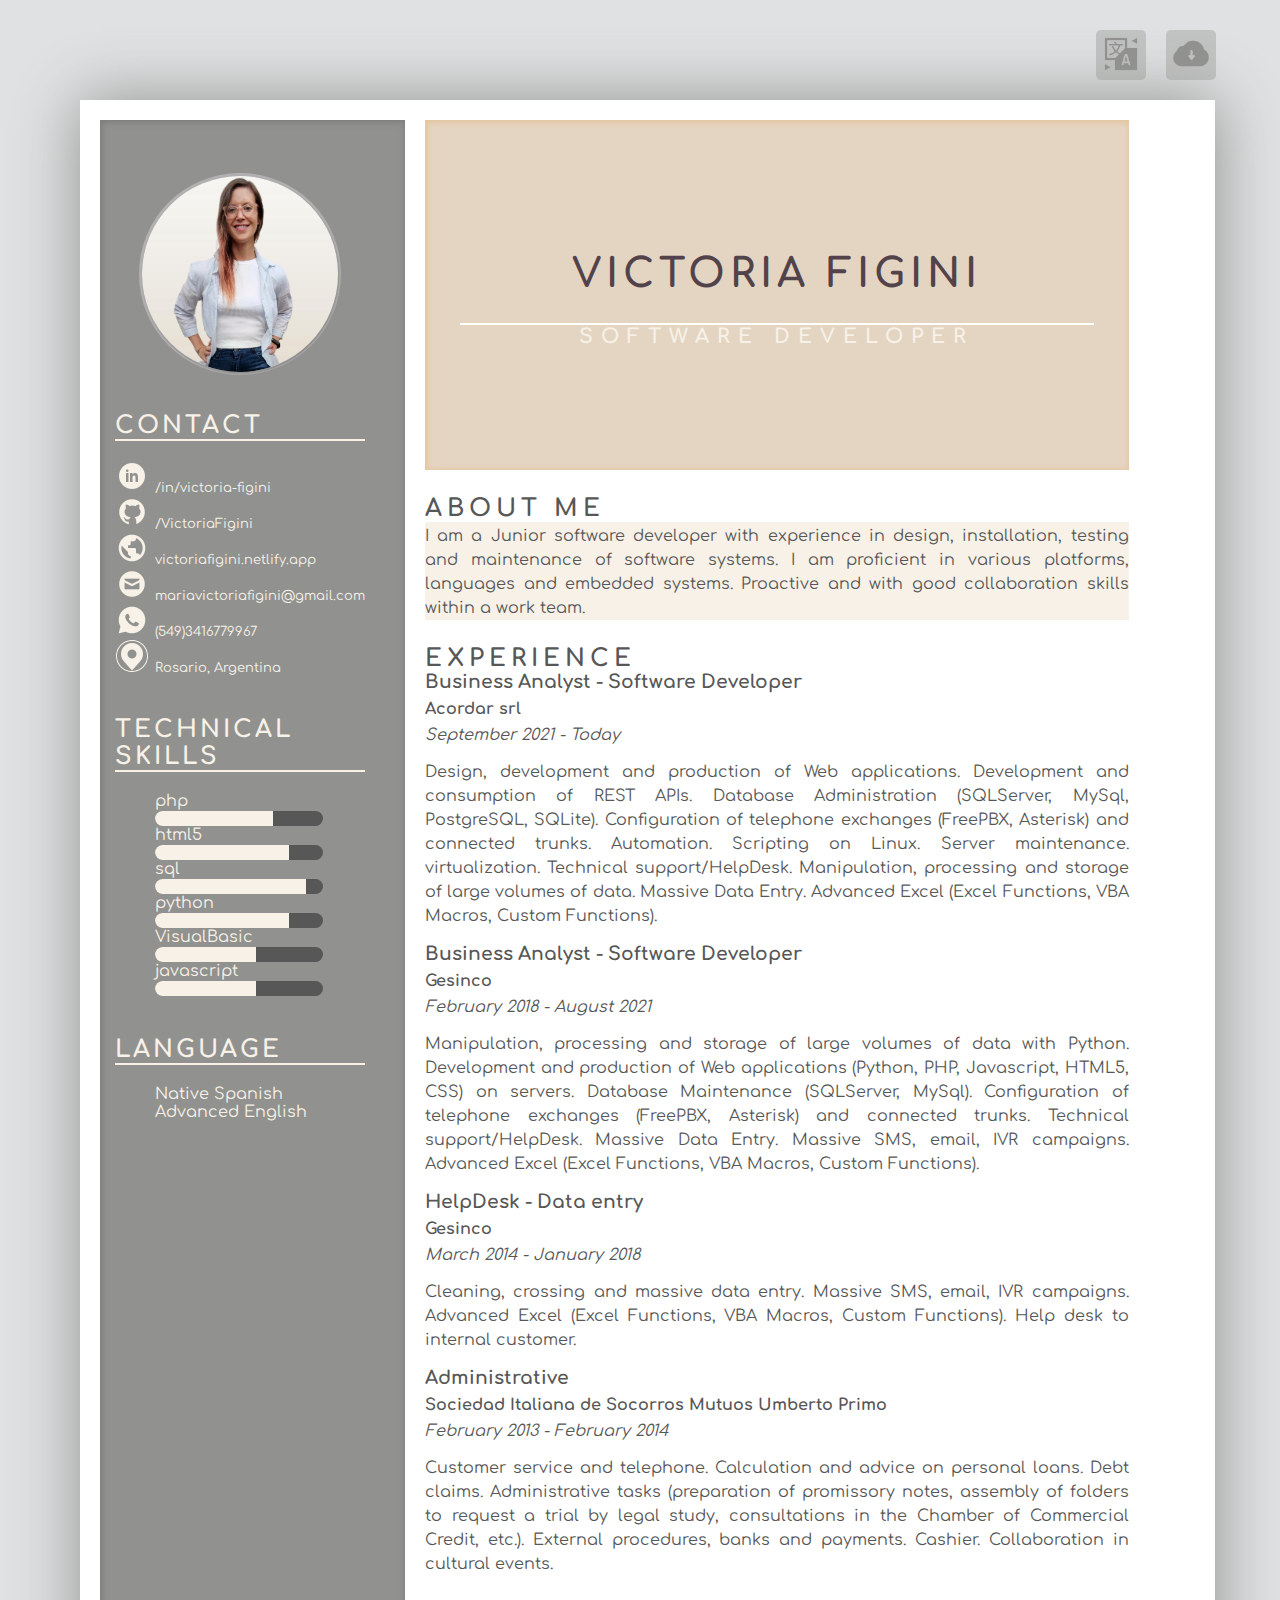
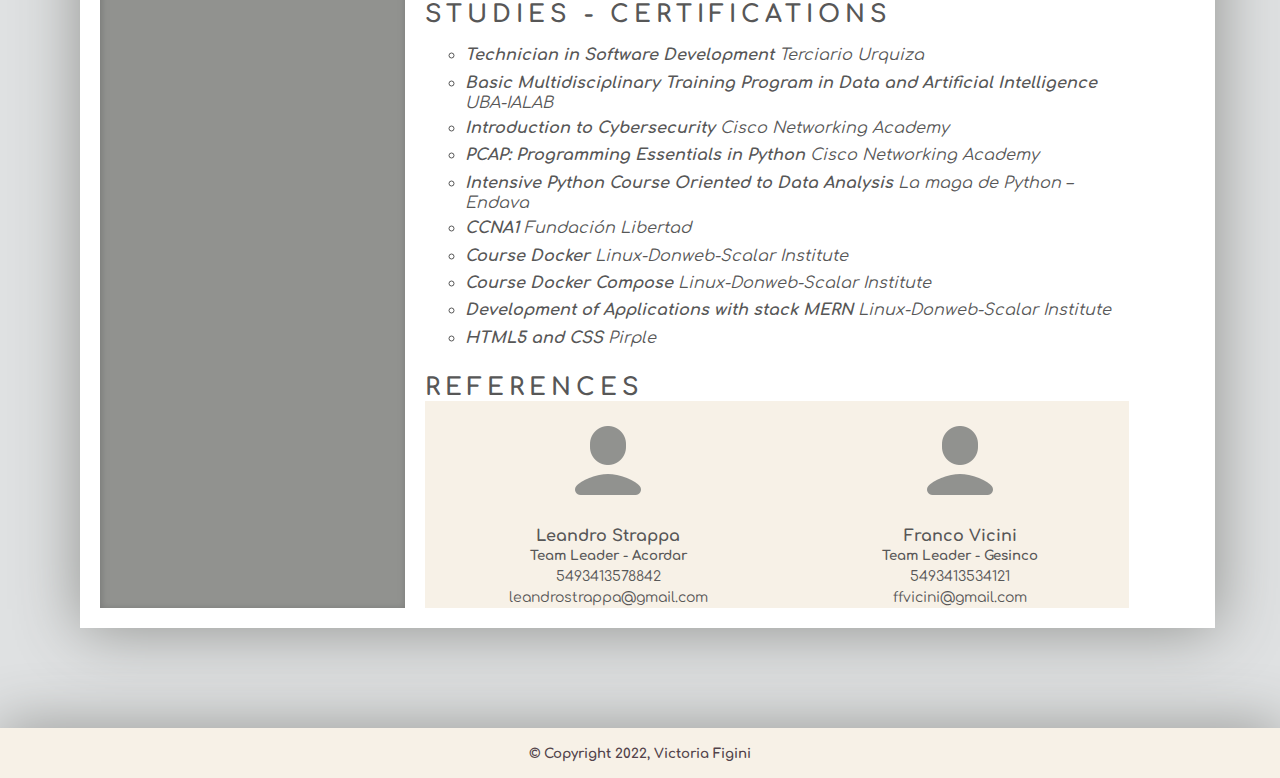
==== index-en.html @ 43d11ef6 "Descripción Acordar" ====
<!DOCTYPE html>
<html lang="en">
<head>
    <meta charset="UTF-8">
    <meta http-equiv="X-UA-Compatible" content="IE=edge">
    <meta name="viewport" content="width=device-width, initial-scale=1.0">
    <title>Victoria Figini | Resume</title>
    <link rel="shortcut icon" href="img/shortcut.jpg">
    <script src="https://code.jquery.com/jquery-3.6.0.js" integrity="sha256-H+K7U5CnXl1h5ywQfKtSj8PCmoN9aaq30gDh27Xc0jk=" crossorigin="anonymous"></script>
    <link href="https://fonts.googleapis.com/css2?family=Comfortaa:wght@300&display=swap" rel="stylesheet">
    <link rel='stylesheet' href='https://cdnjs.cloudflare.com/ajax/libs/font-awesome/4.7.0/css/font-awesome.min.css'>
    <link rel="stylesheet" href="css/styles.css">
</head>
<body>
    <header>
        <header>
            <div id='settings'>
                <a id="translate" title="en-ES" href="index.html"><img src="img/translate.jpg" alt="Translate" /> </a>
                <a id="download" title="Download" href="files/Victoria Figini _ Resume_EN.pdf" download="MariaVictoriaFigini.pdf"><img src="img/download.jpg" alt="Download" /> </a>
            </div>
        </header>
    <div class="main-cointainer">
        <aside>
            <figure id="profile-pic">
                <img src="img/profile1.jpg" alt="Photo: Victoria Figini" />
                <!-- <figcaption>María Victoria Figini</figcaption> -->
            </figure>
            <section class="contact-section">
                <h2>Contact</h2>
                <ul id="item">
                    <li class="linkedin">
                        <a target="_blank" href="https://www.linkedin.com/in/victoria-figini">/in/victoria-figini</a>
                    </li>
                    <li class="github">
                        <a target="_blank" href="https://github.com/VictoriaFigini">/VictoriaFigini</a>
                    </li>
                    <li class="site">
                        <a target="_blank" href="https://victoriafigini.netlify.app">victoriafigini.netlify.app</a>
                    </li>
                    <li class="email">
                        <a target="_blank" href="mailto:mariavictoriafigini@gmail.com">mariavictoriafigini@gmail.com</a>
                    </li>  
                    <li class="whatsapp">
                        <a target="_blank" href="https://api.whatsapp.com/send/?phone=5493416227767&text&type=phone_number&app_absent=0">(549)3416779967</a>
                    </li>
                    <li class="maps">
                        <a target="_blank" href="https://www.google.com/maps/place/Rosario,+Santa+Fe/@-32.952396,-60.6962917,13.5z/data=!4m5!3m4!1s0x95b6539335d7d75b:0xec4086e90258a557!8m2!3d-32.9587022!4d-60.6930416">Rosario, Argentina</a>
                    </li>
                </ul>      
            </section>
            <section>
                <h2>Technical Skills</h2>
                <ul>
                    <li>
                        php
                        <meter value="70" min="0" max="100"></meter>
                    </li>
                    <li>html5
                        <meter value="80" min="0" max="100"></meter>
                    </li>
                    <li>sql
                        <meter value="90" min="0" max="100"></meter>
                    </li>
                    <li>python
                        <meter value="80" min="0" max="100"></meter>
                    </li>
                    <li>VisualBasic
                        <meter value="60" min="0" max="100"></meter>
                    </li>
                    <li>javascript
                        <meter value="60" min="0" max="100"></meter>
                    </li>
                </ul> 
            </section>
            <section>
                <h2>language</h2>
                <ul>
                    <li>Native Spanish</li>
                    <li>Advanced English</li>
            </section>
        </aside>
        <main>
            <section class="hero">
                <h1>Victoria Figini</h1>
                <h2>Software Developer</h2>
            </section>
            <section class="about-me">
                <h2>About Me</h2>
                <p>I am a Junior software developer with experience in design, installation, testing and maintenance of software systems. I am proficient in various platforms, languages ​​and embedded systems. Proactive and with good collaboration skills within a work team.</p>
            </section>
            <section class="generic">
                <h2 >Experience</h2> 
                <article>
                    <h3>Business Analyst - Software Developer</h3>
                    <h4>Acordar srl</h4> <span> September 2021 - Today</span>
                    <p>Design, development and production of Web applications. Development and consumption of REST APIs. Database Administration (SQLServer, MySql, PostgreSQL, SQLite). Configuration of telephone exchanges (FreePBX, Asterisk) and connected trunks. Automation. Scripting on Linux. Server maintenance. virtualization. Technical support/HelpDesk. Manipulation, processing and storage of large volumes of data. Massive Data Entry. Advanced Excel (Excel Functions, VBA Macros, Custom Functions).</p>
                </article>
                <article>
                    <h3>Business Analyst - Software Developer</h3>
                    <h4>Gesinco</h4> <span> February 2018 - August 2021</span>
                    <p>Manipulation, processing and storage of large volumes of data with Python. Development and production of Web applications (Python, PHP, Javascript, HTML5, CSS) on servers. Database Maintenance (SQLServer, MySql). Configuration of telephone exchanges (FreePBX, Asterisk) and connected trunks. Technical support/HelpDesk. Massive Data Entry. Massive SMS, email, IVR campaigns. Advanced Excel (Excel Functions, VBA Macros, Custom Functions).</p>
                </article>
                <article>
                    <h3>HelpDesk - Data entry</h3>
                    <h4>Gesinco</h4> <span> March 2014 - January 2018</span>
                    <p>Cleaning, crossing and massive data entry. Massive SMS, email, IVR campaigns. Advanced Excel (Excel Functions, VBA Macros, Custom Functions). Help desk to internal customer.</p>
                </article>
                <article>
                    <h3>Administrative</h3>
                    <h4>Sociedad Italiana de Socorros Mutuos Umberto Primo</h4> <span> February 2013 - February 2014</span>
                    <p>Customer service and telephone. Calculation and advice on personal loans. Debt claims. Administrative tasks (preparation of promissory notes, assembly of folders to request a trial by legal study, consultations in the Chamber of Commercial Credit, etc.). External procedures, banks and payments. Cashier. Collaboration in cultural events.</p>
                </article>
            </section>
            <section class="generic">
                <h2>Studies - Certifications</h2> 
                <ul class="studies">
                    <li><span class="cert">Technician in Software Development </span><span class="institude">Terciario Urquiza</span></li>
                    <li><span class="cert">Basic Multidisciplinary Training Program in Data and Artificial Intelligence </span><span class="institude">UBA-IALAB</span></li>
                    <li><span class="cert">Introduction to Cybersecurity </span><span class="institude">Cisco Networking Academy</span></li>
                    <li><span class="cert">PCAP: Programming Essentials in Python </span><span class="institude">Cisco Networking Academy</span></li>
                    <li><span class="cert">Intensive Python Course Oriented to Data Analysis </span><span class="institude">La maga de Python – Endava</span></li>
                    <li><span class="cert">CCNA1 </span><span class="institude">Fundación Libertad</span></li>
                    <li><span class="cert">Course Docker </span><span class="institude">Linux-Donweb-Scalar Institute</span></li>
                    <li><span class="cert">Course Docker Compose </span><span class="institude">Linux-Donweb-Scalar Institute</span></li>
                    <li><span class="cert">Development of Applications with stack MERN </span><span class="institude">Linux-Donweb-Scalar Institute</span></li>
                    <li><span class="cert">HTML5 and CSS </span><span class="institude">Pirple</span></li>
                </ul>
            </section>
            <section class="generic">
                <h2>References</h2>
                <div class="references">
                    <article>
                        <figure class="references-pic">
                            <img src="img/user.jpg" alt="" />
                            <!-- <figcaption>Referencia 1</figcaption> -->
                        </figure>
                        <h4>Leandro Strappa</h4>
                        <h5>Team Leader - Acordar</h5>
                        <p>5493413578842</p>
                        <p>leandrostrappa@gmail.com</p>
                    </article>
                    <article>
                        <figure class="references-pic">
                            <img src="img/user.jpg" alt="" />
                            <!-- <figcaption>Referencia 2</figcaption> -->
                        </figure>
                        <h4>Franco Vicini</h4>
                        <h5>Team Leader - Gesinco</h5>
                        <p>5493413534121</p>
                        <p>ffvicini@gmail.com</p>
                    </article>
                </div>
            </section>
        </main>
    </div>
    <footer>
        <div class="footer-container">
            <a href=""><small>&copy; Copyright 2022, Victoria Figini</small> </a>
        </div>
    </footer>
</body>
</html>
---- css/styles.css ----
/*-------------BASIC-------------- */
/* colores:  #f7f1e7, #A2A3A0,  #E4D5C3 
   font-family: 'Comfortaa', cursive;*/
   @import url('https://fonts.googleapis.com/css2?family=Comfortaa:wght@300&display=swap');



/*----------General------------*/
html {
    background-color:  #dfe1e2;
    font-family: 'Comfortaa', cursive;
}
  
body {
    min-height: 100vh;
    opacity: 1;

}

html, body {
    max-width: 100% !important;
    overflow-x: hidden !important;
    margin: 0;
    padding: 0;
}

h1, h2{
    text-transform: uppercase;
}
ul{
    list-style-type: none;
}

article ul{
    list-style-type: square;
}

/*----------Header----------*/
header{
    padding-right: 0;
}
#settings {
    display: flex;
    justify-content: right;
    top: 5%;
    left: 5%;
    align-items: right;
    width: 95%;
    height: 100px;
    padding: 0;

}

#settings a {
    line-height: 35px;
    display: relative;
    width: 50px;
    height: 50px;
    border-radius: 5px;
    background-color: #91928f61;
    text-align: center;
    justify-content: center;
    margin-left: 20px;
    margin-top: 30px;

}

#settings img {
    width: 80%;
    padding: 4px;
}
#settings a:hover {
    -webkit-transform:scale(1.2);
    -moz-transform:scale(1.2);
    -o-transform:scale(1.2);
    transition:all .2s ease;
    -webkit-transition:all .2s ease;
    -moz-transition:all .2s ease;
    -o-transition:all .2s ease;
    z-index: 5;
    background-color: #ffff;   /*#f7f1e7; */
}

#item li:hover {
    -webkit-transform:scale(1.2);
    -moz-transform:scale(1.2);
    -o-transform:scale(1.2);
    transition:all .2s ease;
    -webkit-transition:all .2s ease;
    -moz-transition:all .2s ease;
    -o-transition:all .2s ease;
    z-index: 5;
}

#settings a span {
    position: absolute;
    left: 50%;
    color: #FFF;
    display: none;
    border-bottom: 2px solid  #E4D5C3;
    padding-bottom: 8px;
    background-color: #555;
    top: 40px;
    height: 20px;
    line-height: 20px;
    border-radius: 5px;
    font-size: 80%;
    white-space: nowrap;
}
  
/*----------Aside------------*/
aside{
    background-color: #91928f;
    flex-basis: 25%;
    flex-wrap: wrap;
    color: white;
    width: 30%;
    margin: 20px 20px 20px 30px;
    padding: 40px;
    box-shadow: 1px 1px 6px 1px  #7b7c7a inset;
}
aside h2{
    color: #f7f1e7;
    text-transform: uppercase;
    letter-spacing: 3px;
    margin-top: 40px;
}
aside section h2:first-child{
    border-bottom: 2px solid #f7f1e7;
}

aside li, li > a{
    color: #f7f1e7;
    font-size: 16px;
    text-decoration: none;
}

#profile-pic{

    display: flex;
    align-items: center;
    justify-content: center;
}
#profile-pic img{
    border-radius: 50%;
    width: 115%;
    background-image: url("../img/gray-bg.jpg");
    box-shadow: 1px 2px 3px  rgb(139, 139, 139) , 0px 0px 0px 3px rgb(178, 176, 176);

}

.github{
    list-style-image: url('../img/github.jpg');

}

.whatsapp{
    list-style-image: url('../img/whatsapp.jpg');
}

.linkedin{
    list-style-image: url('../img/linkedin.jpg');
}

.site{
    list-style-image: url('../img/site.jpg');
}

.email{
    list-style-image: url('../img/email.jpg');
}

.maps{
    list-style-image: url('../img/maps.jpg');
}

meter{
    display: block;
    width: 80%; 
}

meter::-webkit-meter-optimum-value{
    background: none;
    background-color:  #f7f1e7;
    border-style: none;
    height: 15px;
}

meter::-webkit-meter-bar{
    background: none;
    background-color: #575757;
    border-style: none;
    height: 15px;
}
/*----------Main------------*/
main{
    flex-basis: 61%;
    flex-wrap: wrap;
    margin: 20px 20px 20px 0px;
    padding: 0;
}
main p{
    text-align: justify;
    line-height: 1.5em;
}
main section{
    margin: 0;
}
main section > h2{
    text-transform: uppercase;
    letter-spacing: 5px;
}

.main-cointainer{
    display: flex;
    flex-basis: 100%;
    flex-wrap: wrap;
    background-color: #ffffff;
    box-shadow: 1px 1px 60px 1px  #91928f;
    margin: 0px 65px 0px 80px;
    padding: 0;
}
.hero{
    background-color: #E4D5C3;
    box-shadow: 1px 1px 6px 1px rgb(228, 194, 152) inset;
    padding: 15% 5%;
    text-align: center;
}

.hero h1{
    color: #52434a;
    font-size: 50px;
    letter-spacing: 5px;
}

.hero h2{
    color: #f7f1e7;
    border-top: 2px solid white;  
    text-transform: uppercase;
    letter-spacing: 8px;
}

.about-me{
    background-color: #f7f1e7;

}

.about-me, .generic{
    color:  #575757;
}

.about-me h2, .generic h2{
    background-color: white;
    margin: 25px 0 0 0;
}

.about-me p{
    margin-top: 2px;
}

article h2{
    margin: 20px 0 0 0;
}
article h3, article h4, article h5{
    font-weight: bold;
    margin: 0px 0 8px 0;
}

.generic ul li {
    list-style-type: circle;
    margin-bottom: 5px;
}

.generic span{
    font-style: italic;
    font-size: 12;
}

.cert{
    font-weight: bold;
    line-height: 1.4;
}

.institude{
    font-style: italic;
}

/*---------References-------*/

.references{
    display: flex;
    flex-wrap: wrap;
    text-align: center;
    justify-content: space-around;
    align-items: center;
    background-color: #f7f1e7;
    
}

.references-pic{
    display: block;
    align-items: center;
    justify-content: center;
}

.references img{
    position: relative;    

}

.references article{
    align-items: center;
    justify-content: center;
}

.references p{
    text-align: center;
    margin:0;
    padding: 0;
    font-size: 14px;    
}

.references h4, .references h5 {
    margin: 3px 0 3px 0 ;
}
/*----------Footer----------*/

.footer-container {
    display: flex;
    flex: wrap;
    justify-content: center;
    align-items: center;
    max-width: 100%;
    height: 50px;
    z-index: 10;
    margin-top: 100px;
    background-color:  #f7f1e7;
    box-shadow: 1px 1px 60px 1px  #91928f;

    
}

.footer-container a{
    text-decoration:none;
    color: #52434a;
    font-weight: bold;
}



/*-------------------------*/

@media (max-width: 1280px) {

    .main-cointainer{

    }
    aside{
        margin-left: 5px;
        flex-basis: 10%;
        flex-wrap: wrap;
        color: white;
        width: 25%;
        margin-left: 20px;
        padding-left: 15px;
    }

    aside a{
        font-size: 13px;
    }
    main{
        flex-basis: 62%;
        flex-wrap: wrap;
        margin: 20px 0px 20px 0px;
    }
    .hero h1{
        font-size: 40px;
    }

    .hero h2{
        font-size: 20px;
    }
}  

@media (max-width: 991px) {
    body{
        padding: 0;
    }
    .main-cointainer{
        width:  100%;
        margin: 0;
        padding: 0;
        justify-content: center;
        justify-items: center;
    }
    aside{
        margin-top: 360px;
        padding-left: 40px;
        width: 100%;
    }
    main{
        width: 100%;
        justify-content: center;
        justify-items: center;
        text-align: center;
    }

    .hero{
        top: 13%;
        left: 0;
        width: 90%;
        position: absolute;

    }

    .studies{
        padding-left: 0px;
    }
}
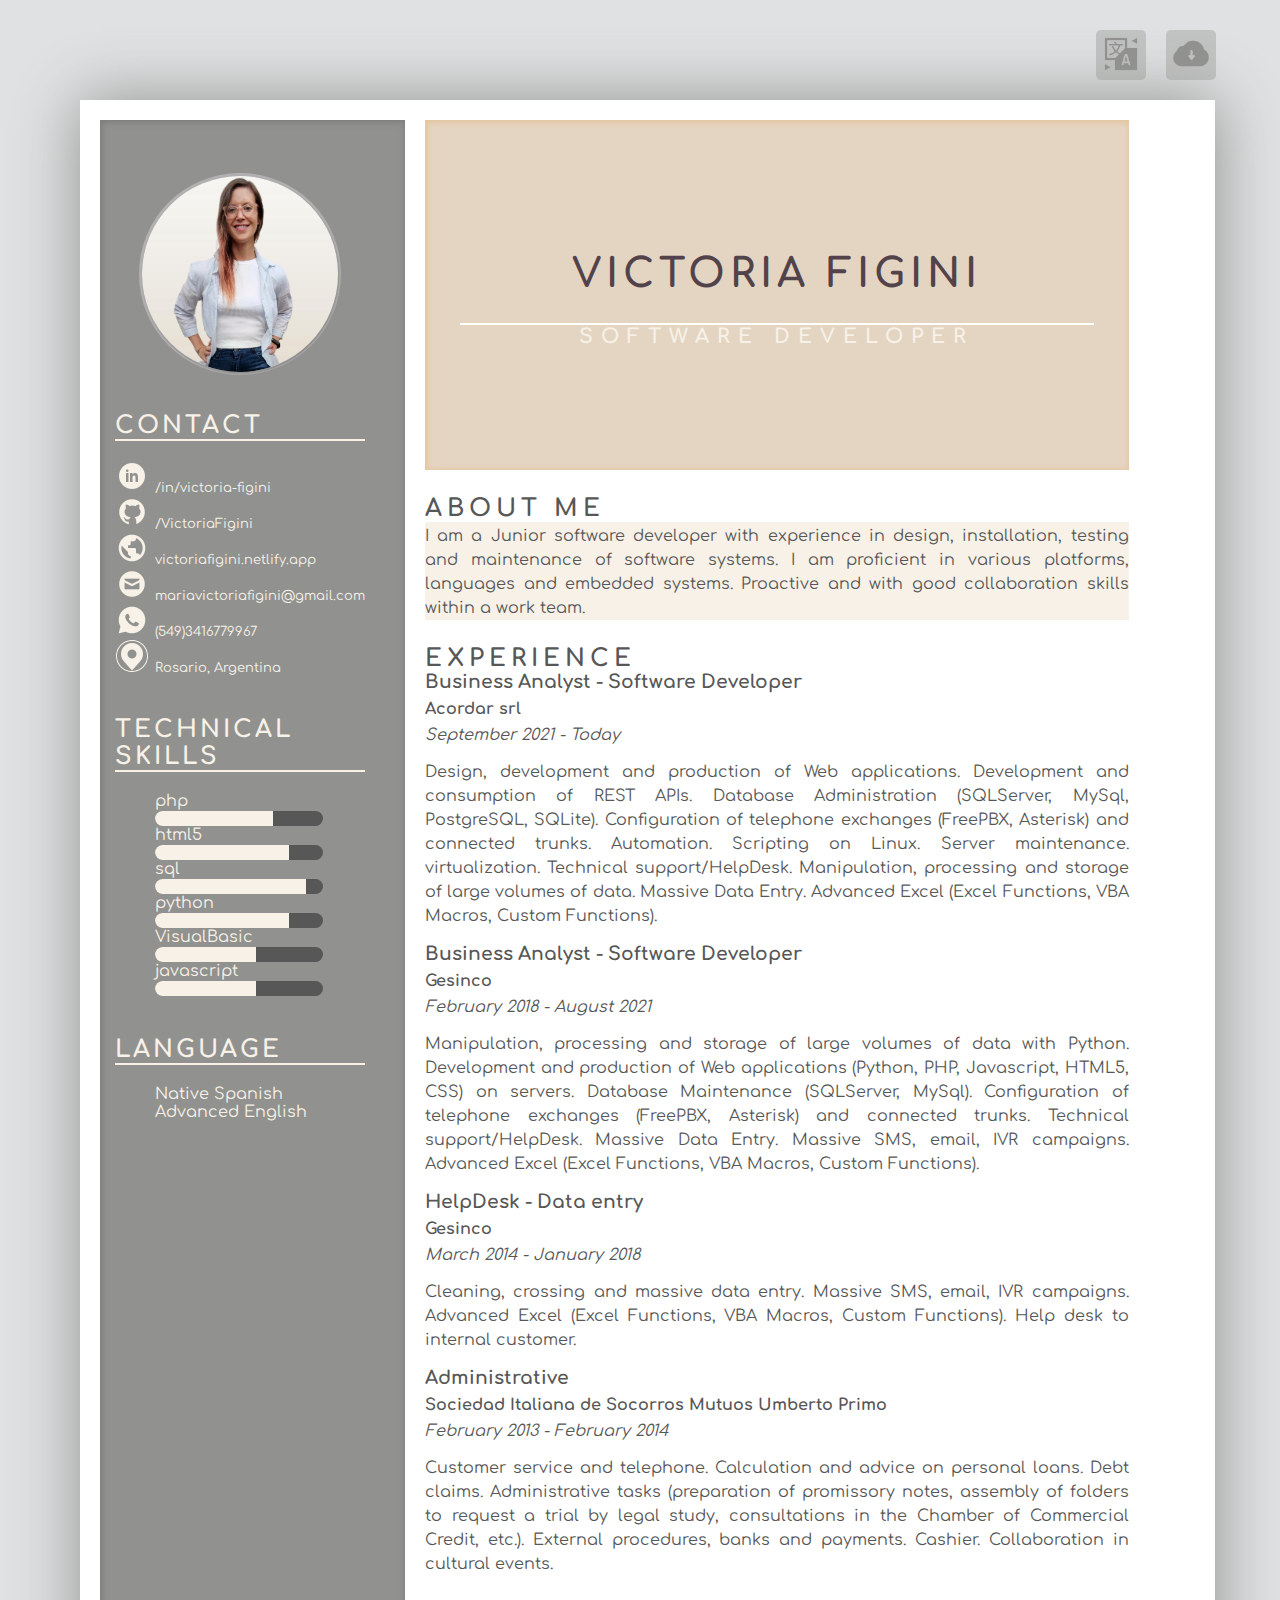
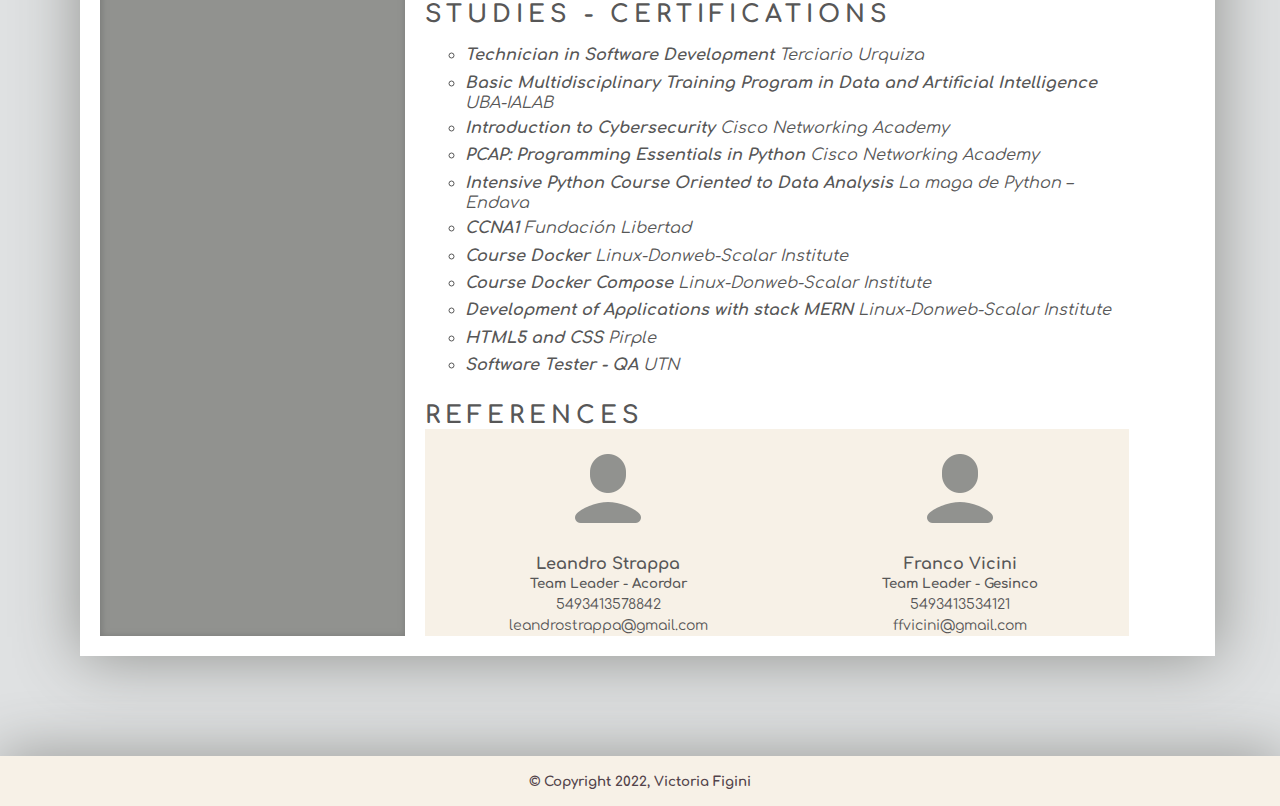
==== commit aaac0edd: "New course" ====
--- a/index-en.html
+++ b/index-en.html
@@ -124,6 +124,7 @@
                     <li><span class="cert">Course Docker Compose </span><span class="institude">Linux-Donweb-Scalar Institute</span></li>
                     <li><span class="cert">Development of Applications with stack MERN </span><span class="institude">Linux-Donweb-Scalar Institute</span></li>
                     <li><span class="cert">HTML5 and CSS </span><span class="institude">Pirple</span></li>
+                    <li><span class="cert">Software Tester - QA </span><span class="institude">UTN</span></li>
                 </ul>
             </section>
             <section class="generic">
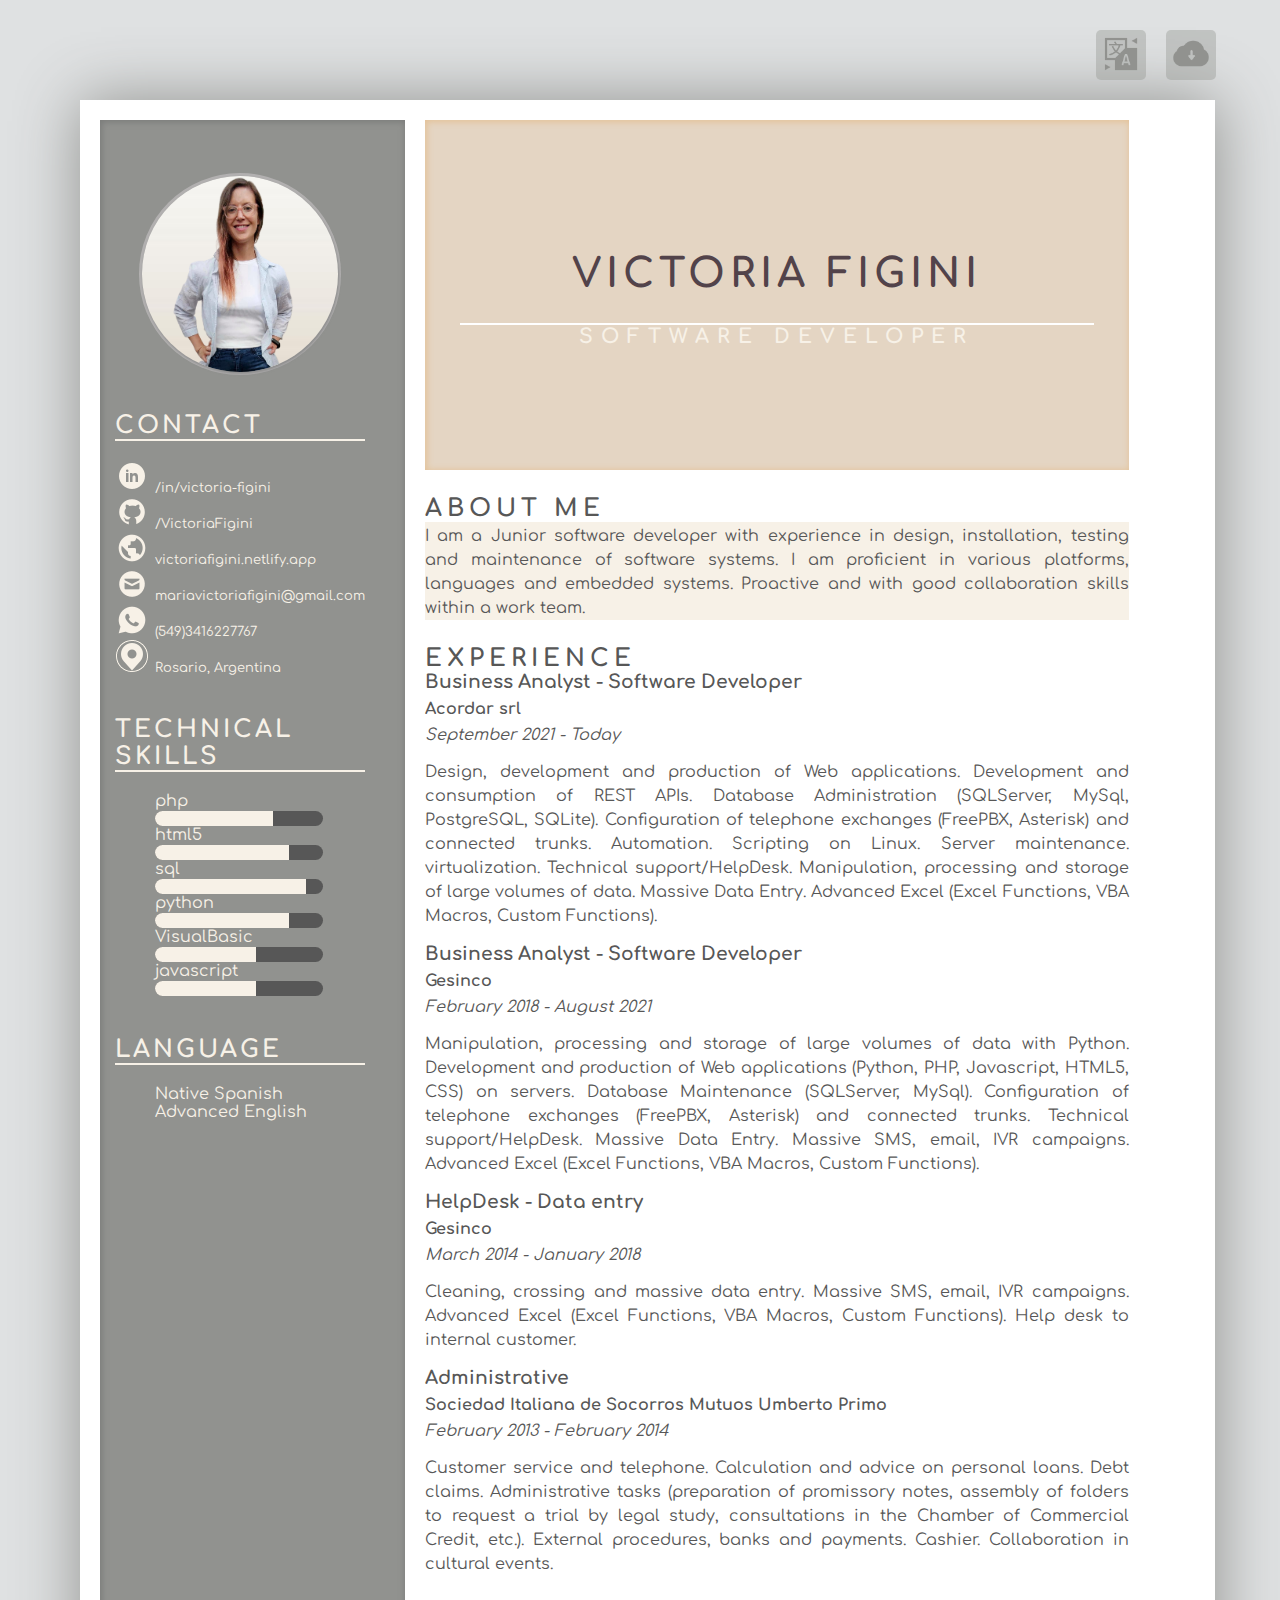
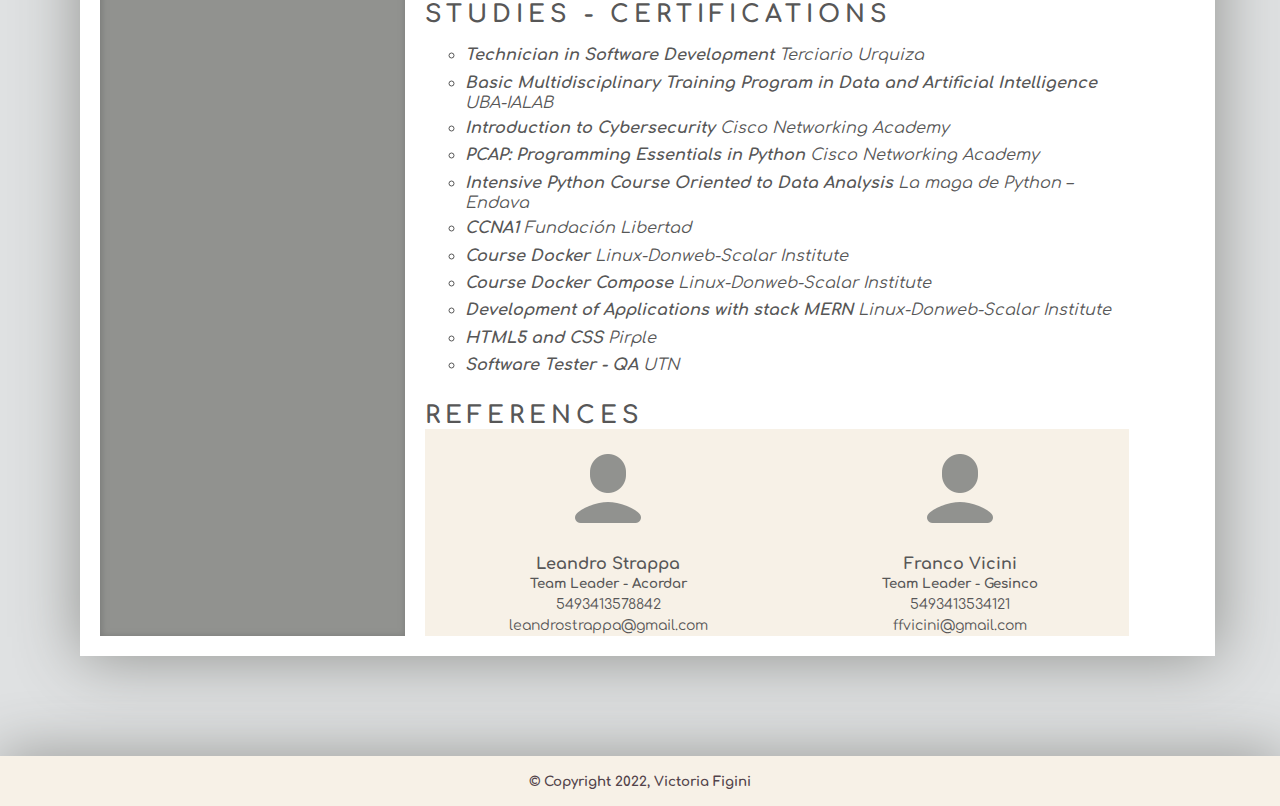
==== commit 84de93af: "Error phone number" ====
--- a/index-en.html
+++ b/index-en.html
@@ -41,7 +41,7 @@
                         <a target="_blank" href="mailto:mariavictoriafigini@gmail.com">mariavictoriafigini@gmail.com</a>
                     </li>  
                     <li class="whatsapp">
-                        <a target="_blank" href="https://api.whatsapp.com/send/?phone=5493416227767&text&type=phone_number&app_absent=0">(549)3416779967</a>
+                        <a target="_blank" href="https://api.whatsapp.com/send/?phone=5493416227767&text&type=phone_number&app_absent=0">(549)3416227767</a>
                     </li>
                     <li class="maps">
                         <a target="_blank" href="https://www.google.com/maps/place/Rosario,+Santa+Fe/@-32.952396,-60.6962917,13.5z/data=!4m5!3m4!1s0x95b6539335d7d75b:0xec4086e90258a557!8m2!3d-32.9587022!4d-60.6930416">Rosario, Argentina</a>
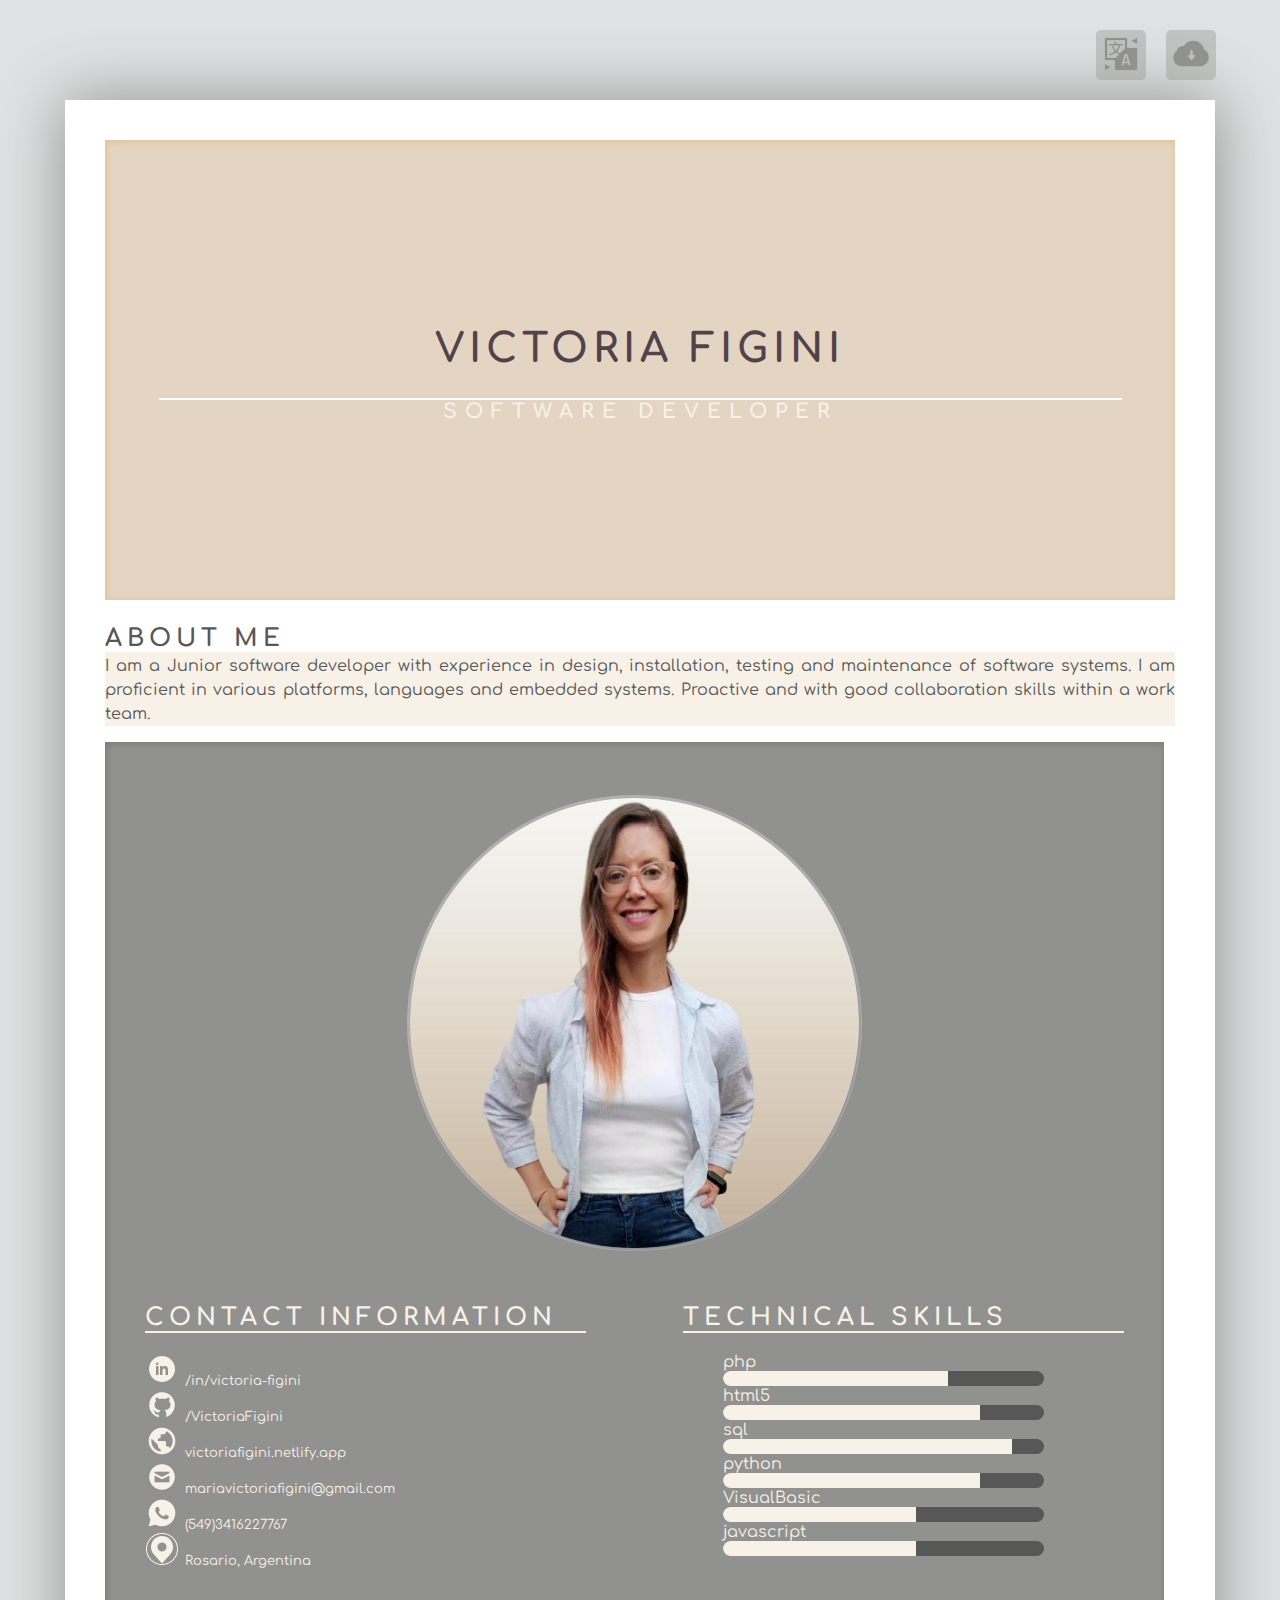
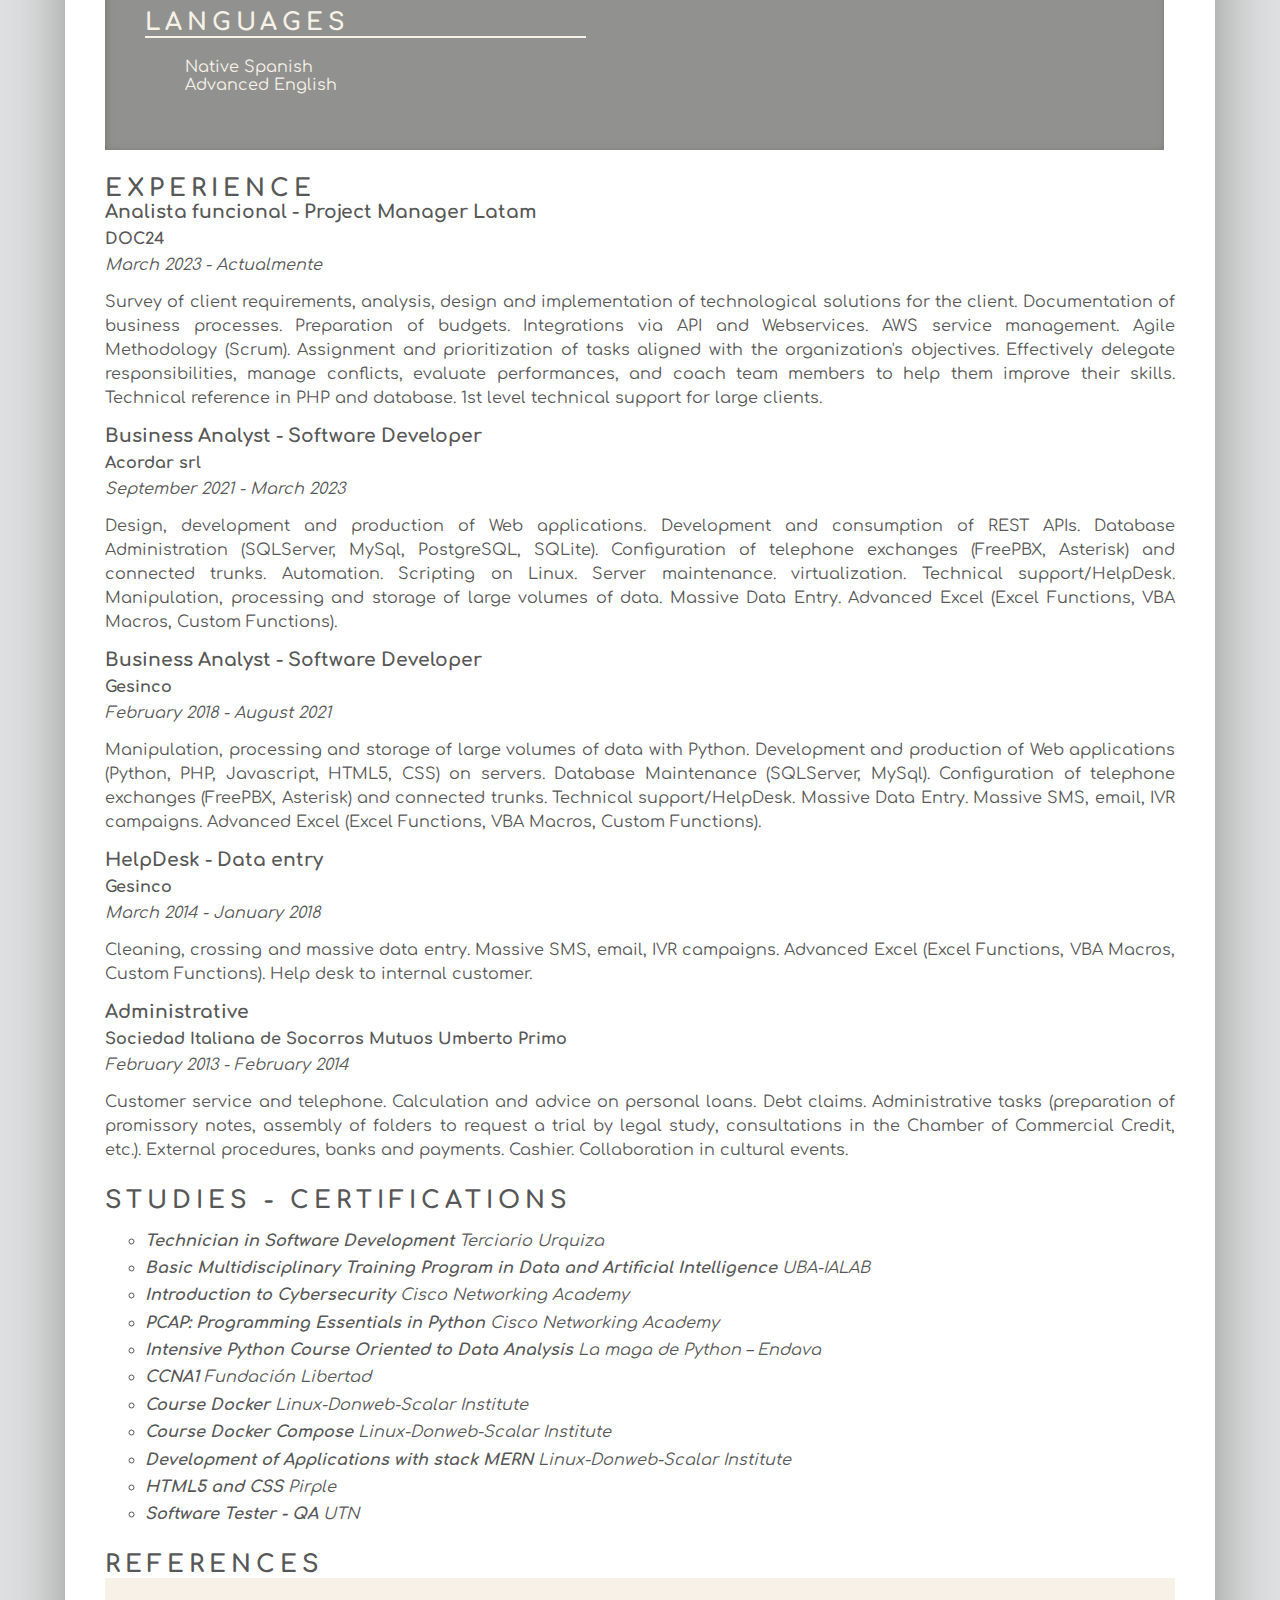
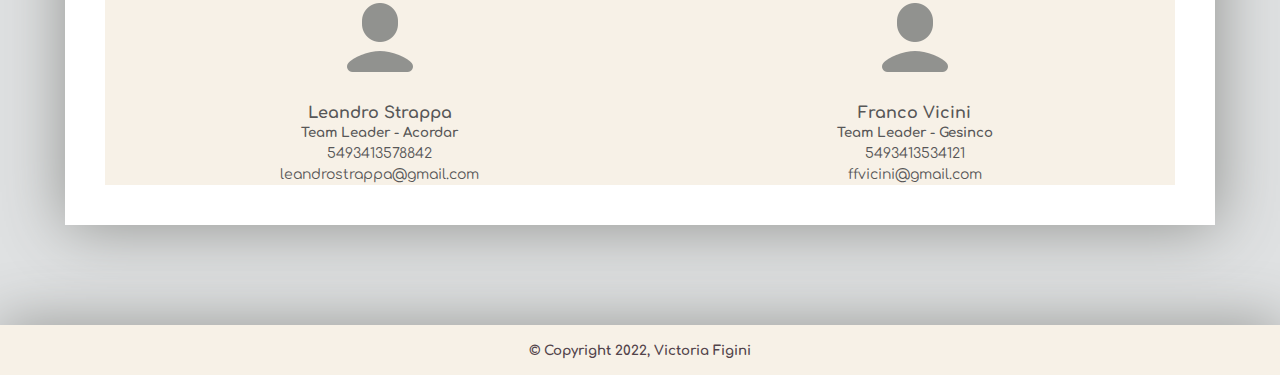
==== commit 78be1198: "media width" ====
--- a/index-en.html
+++ b/index-en.html
@@ -20,13 +20,13 @@
             </div>
         </header>
     <div class="main-cointainer">
-        <aside>
+        <aside id="first">
             <figure id="profile-pic">
                 <img src="img/profile1.jpg" alt="Photo: Victoria Figini" />
                 <!-- <figcaption>María Victoria Figini</figcaption> -->
             </figure>
             <section class="contact-section">
-                <h2>Contact</h2>
+                <h2>Contact information</h2>
                 <ul id="item">
                     <li class="linkedin">
                         <a target="_blank" href="https://www.linkedin.com/in/victoria-figini">/in/victoria-figini</a>
@@ -73,7 +73,7 @@
                 </ul> 
             </section>
             <section>
-                <h2>language</h2>
+                <h2>Languages</h2>
                 <ul>
                     <li>Native Spanish</li>
                     <li>Advanced English</li>
@@ -88,11 +88,81 @@
                 <h2>About Me</h2>
                 <p>I am a Junior software developer with experience in design, installation, testing and maintenance of software systems. I am proficient in various platforms, languages ​​and embedded systems. Proactive and with good collaboration skills within a work team.</p>
             </section>
+            <aside id="second">
+                <figure id="profile-pic">
+                    <img src="img/profile1.jpg" alt="Foto: Victoria Figini" />
+                    <!-- <figcaption>María Victoria Figini</figcaption> -->
+                </figure>
+                <div class="flex-row">
+                    <div class="flex-column">
+                        <section class="contact-section">
+                            <h2>Contact information</h2>
+                            <ul id="item">
+                                <li class="linkedin">
+                                    <a target="_blank" href="https://www.linkedin.com/in/victoria-figini">/in/victoria-figini</a>
+                                </li>
+                                <li class="github">
+                                    <a target="_blank" href="https://github.com/VictoriaFigini">/VictoriaFigini</a>
+                                </li>
+                                <li class="site">
+                                    <a target="_blank" href="https://victoriafigini.netlify.app">victoriafigini.netlify.app</a>
+                                </li>
+                                <li class="email">
+                                    <a target="_blank" href="mailto:mariavictoriafigini@gmail.com">mariavictoriafigini@gmail.com</a>
+                                </li>  
+                                <li class="whatsapp">
+                                    <a target="_blank" href="https://api.whatsapp.com/send/?phone=5493416227767&text&type=phone_number&app_absent=0">(549)3416227767</a>
+                                </li>
+                                <li class="maps">
+                                    <a target="_blank" href="https://www.google.com/maps/place/Rosario,+Santa+Fe/@-32.952396,-60.6962917,13.5z/data=!4m5!3m4!1s0x95b6539335d7d75b:0xec4086e90258a557!8m2!3d-32.9587022!4d-60.6930416">Rosario, Argentina</a>
+                                </li>
+                            </ul>      
+                        </section>
+                        <section>
+                            <h2>Languages</h2>
+                            <ul>
+                                <li>Native Spanish</li>
+                                <li>Advanced English</li>
+                        </section>
+                    </div>
+                    <div class="flex-column">
+                        <section>
+                            <h2>Technical Skills</h2>
+                            <ul>
+                                <li>
+                                    php
+                                    <meter value="70" min="0" max="100"></meter>
+                                </li>
+                                <li>html5
+                                    <meter value="80" min="0" max="100"></meter>
+                                </li>
+                                <li>sql
+                                    <meter value="90" min="0" max="100"></meter>
+                                </li>
+                                <li>python
+                                    <meter value="80" min="0" max="100"></meter>
+                                </li>
+                                <li>VisualBasic
+                                    <meter value="60" min="0" max="100"></meter>
+                                </li>
+                                <li>javascript
+                                    <meter value="60" min="0" max="100"></meter>
+                                </li>
+                            </ul> 
+                        </section>
+                    </div>
+                </div>
+            </aside>
             <section class="generic">
                 <h2 >Experience</h2> 
                 <article>
+                    <h3>Analista funcional - Project Manager Latam</h3>
+                    <h4>DOC24</h4> <span> March 2023 - Actualmente</span>
+                    <p>Survey of client requirements, analysis, design and implementation of technological solutions for the client. Documentation of business processes. Preparation of budgets. Integrations via API and Webservices. AWS service management. Agile Methodology (Scrum). Assignment and prioritization of tasks aligned with the organization's objectives. Effectively delegate responsibilities, manage conflicts, evaluate performances, and coach team members to help them improve their skills. Technical reference in PHP and database. 1st level technical support for large clients.</p>
+                </article>
+                <article>
                     <h3>Business Analyst - Software Developer</h3>
-                    <h4>Acordar srl</h4> <span> September 2021 - Today</span>
+                    <h4>Acordar srl</h4> <span> September 2021 - March 2023</span>
                     <p>Design, development and production of Web applications. Development and consumption of REST APIs. Database Administration (SQLServer, MySql, PostgreSQL, SQLite). Configuration of telephone exchanges (FreePBX, Asterisk) and connected trunks. Automation. Scripting on Linux. Server maintenance. virtualization. Technical support/HelpDesk. Manipulation, processing and storage of large volumes of data. Massive Data Entry. Advanced Excel (Excel Functions, VBA Macros, Custom Functions).</p>
                 </article>
                 <article>
@@ -159,5 +229,4 @@
             <a href=""><small>&copy; Copyright 2022, Victoria Figini</small> </a>
         </div>
     </footer>
-</body>
-</html>+</body>--- a/css/styles.css
+++ b/css/styles.css
@@ -1,7 +1,7 @@
 /*-------------BASIC-------------- */
 /* colores:  #f7f1e7, #A2A3A0,  #E4D5C3 
-   font-family: 'Comfortaa', cursive;*/
-   @import url('https://fonts.googleapis.com/css2?family=Comfortaa:wght@300&display=swap');
+font-family: 'Comfortaa', cursive;*/
+@import url('https://fonts.googleapis.com/css2?family=Comfortaa:wght@300&display=swap');
 
 
 
@@ -107,6 +107,17 @@
     font-size: 80%;
     white-space: nowrap;
 }
+
+.main-cointainer{
+    display: flex;
+    flex-basis: 100%;
+    flex-wrap: wrap;
+    background-color: #ffffff;
+    box-shadow: 1px 1px 60px 1px  #91928f;
+    margin: 0px 65px 0px 65px;
+    padding: 40px;
+    justify-content: space-around;
+}
   
 /*----------Aside------------*/
 aside{
@@ -114,8 +125,7 @@
     flex-basis: 25%;
     flex-wrap: wrap;
     color: white;
-    width: 30%;
-    margin: 20px 20px 20px 30px;
+    margin: 0px 20px 0px 0px;
     padding: 40px;
     box-shadow: 1px 1px 6px 1px  #7b7c7a inset;
 }
@@ -135,6 +145,10 @@
     text-decoration: none;
 }
 
+#second{
+    display:none;
+}
+
 #profile-pic{
 
     display: flex;
@@ -194,9 +208,9 @@
 }
 /*----------Main------------*/
 main{
-    flex-basis: 61%;
+    flex-basis: 65%;
     flex-wrap: wrap;
-    margin: 20px 20px 20px 0px;
+    margin: 0px;
     padding: 0;
 }
 main p{
@@ -211,15 +225,6 @@
     letter-spacing: 5px;
 }
 
-.main-cointainer{
-    display: flex;
-    flex-basis: 100%;
-    flex-wrap: wrap;
-    background-color: #ffffff;
-    box-shadow: 1px 1px 60px 1px  #91928f;
-    margin: 0px 65px 0px 80px;
-    padding: 0;
-}
 .hero{
     background-color: #E4D5C3;
     box-shadow: 1px 1px 6px 1px rgb(228, 194, 152) inset;
@@ -283,6 +288,16 @@
 
 .institude{
     font-style: italic;
+}
+
+.flex-row{
+    display: flex;
+    flex-wrap: wrap;
+    justify-content: space-between;
+
+}
+.flex-column{
+    width: 50%;
 }
 
 /*---------References-------*/
@@ -351,27 +366,31 @@
 /*-------------------------*/
 
 @media (max-width: 1280px) {
-
-    .main-cointainer{
-
-    }
-    aside{
-        margin-left: 5px;
-        flex-basis: 10%;
-        flex-wrap: wrap;
-        color: white;
-        width: 25%;
-        margin-left: 20px;
-        padding-left: 15px;
-    }
-
+    #profile-pic img{
+        width: 50%;
+    }
+
+    #first{
+        display: none;
+    } 
+    #second{
+        display:block;
+        width: 91.5%;
+        margin-left: 0px;
+        justify-content: center;
+    } 
     aside a{
         font-size: 13px;
     }
     main{
-        flex-basis: 62%;
+        flex-basis: 100%;
         flex-wrap: wrap;
-        margin: 20px 0px 20px 0px;
+        margin: 0px;
+        padding: 0;
+    }
+
+    .flex-column{
+        width: 45%;
     }
     .hero h1{
         font-size: 40px;
@@ -383,37 +402,97 @@
 }  
 
 @media (max-width: 991px) {
+    #profile-pic img{
+        width: 50%;
+    }
+    #first{
+        display: none;
+    } 
+    #second{
+        display: block;
+        width: 85.5%;
+        margin-left: 0px;
+        justify-content: center;
+    } 
     body{
         padding: 0;
     }
-    .main-cointainer{
-        width:  100%;
-        margin: 0;
-        padding: 0;
-        justify-content: center;
-        justify-items: center;
-    }
+
     aside{
-        margin-top: 360px;
-        padding-left: 40px;
         width: 100%;
     }
     main{
-        width: 100%;
-        justify-content: center;
-        justify-items: center;
-        text-align: center;
+        flex-basis: 100%;
+        flex-wrap: wrap;
+        margin: 0px;
+        padding: 0;
+    }
+    .flex-row{
+        justify-content: space-between;
+    }
+
+    .flex-column{
+        width: 45%;
     }
 
     .hero{
         top: 13%;
         left: 0;
         width: 90%;
-        position: absolute;
+        /*position: absolute;*/
 
     }
 
     .studies{
         padding-left: 0px;
     }
+} 
+@media (max-width: 576px) {
+    .main-cointainer{
+        padding: 0;
+        margin: 5px;
+    }
+    #profile-pic img{
+        width: 50%;
+    }
+    #first{
+        display: none;
+    } 
+    #second{
+        display: flex;
+        width: 78%;
+        justify-content: center;
+    } 
+    body{
+        padding: 0;
+    }
+
+    aside{
+        width: 100%;
+    }
+    main{
+        flex-basis: 100%;
+        flex-wrap: wrap;
+        margin: 8px;
+        padding: 0;
+        justify-content: space-between;
+    }
+    .flex-row{
+        justify-content: space-between;
+    }
+
+    .flex-column{
+        width: 100%;
+    }
+
+    .hero{
+        top: 13%;
+        left: 0;
+        width: 90%;
+        /*position: absolute;*/
+
+    }
+    .studies{
+        padding-left: 0px;
+    }
 } 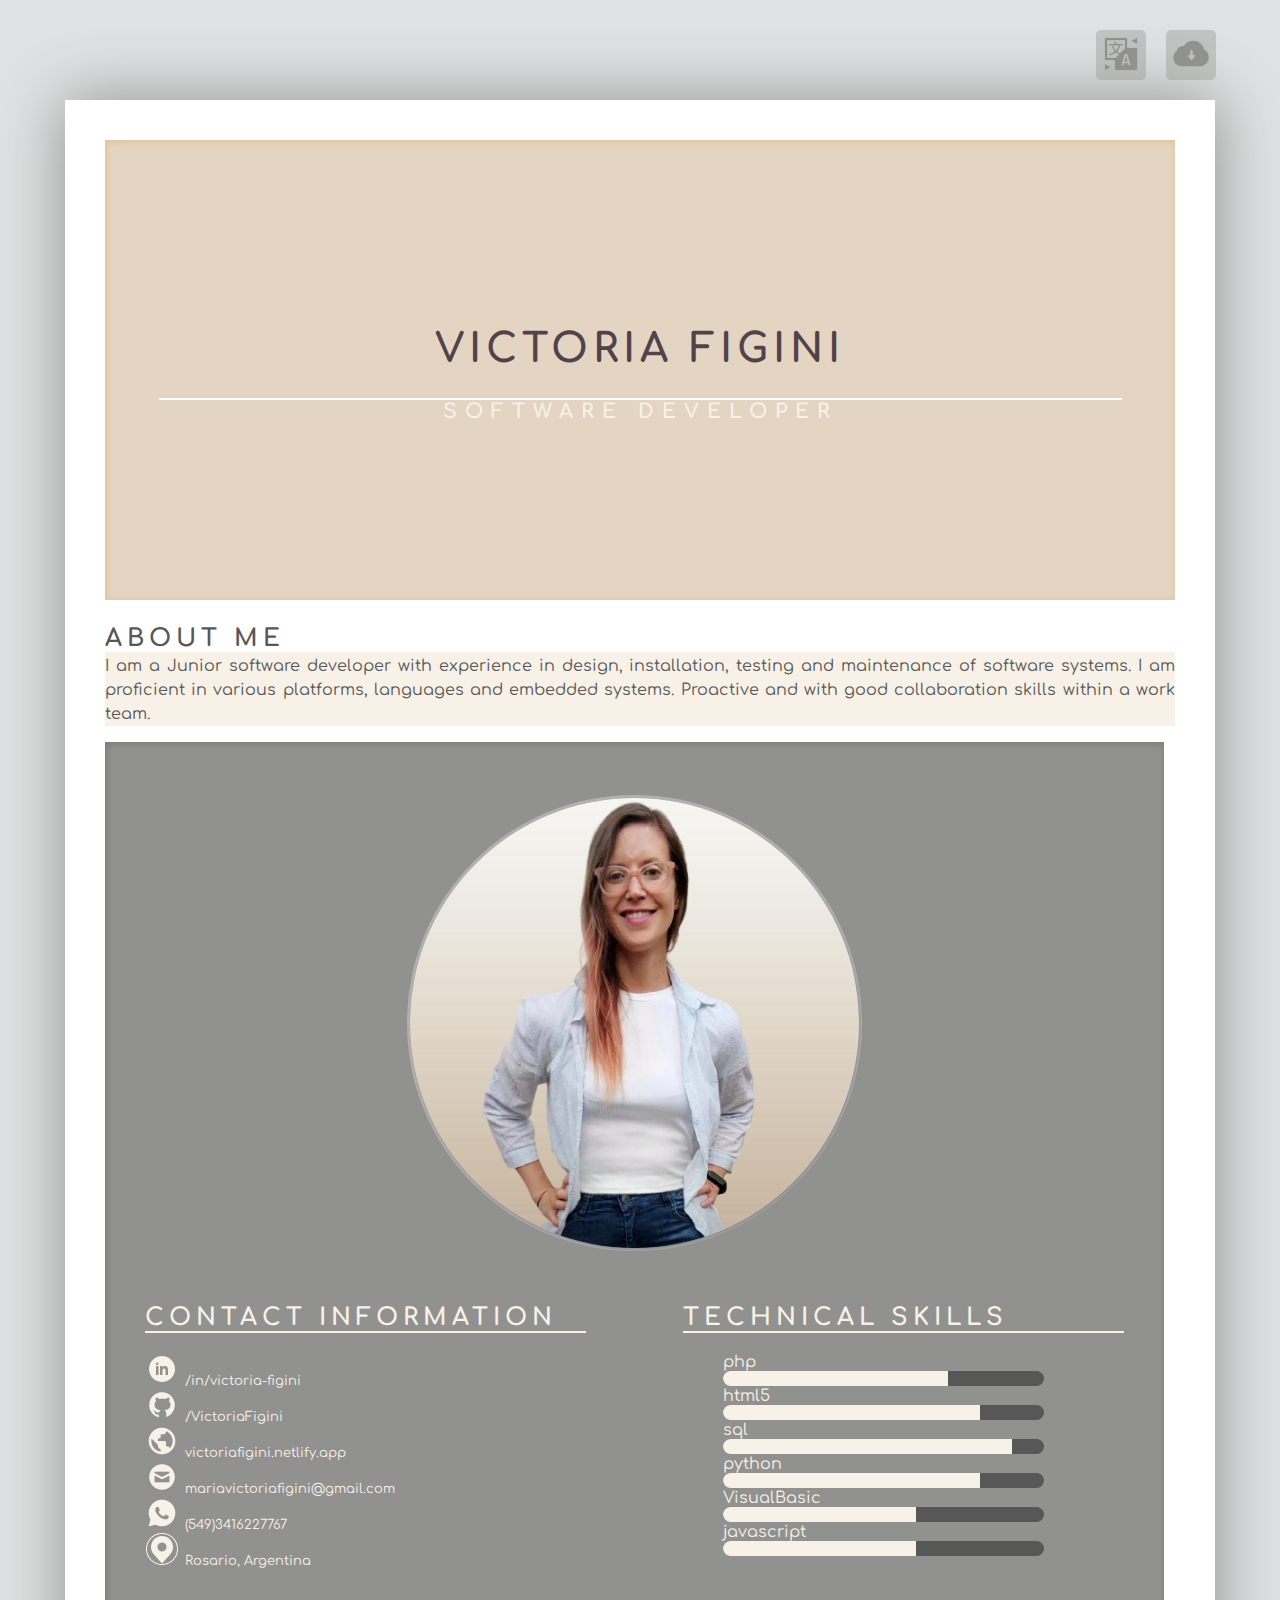
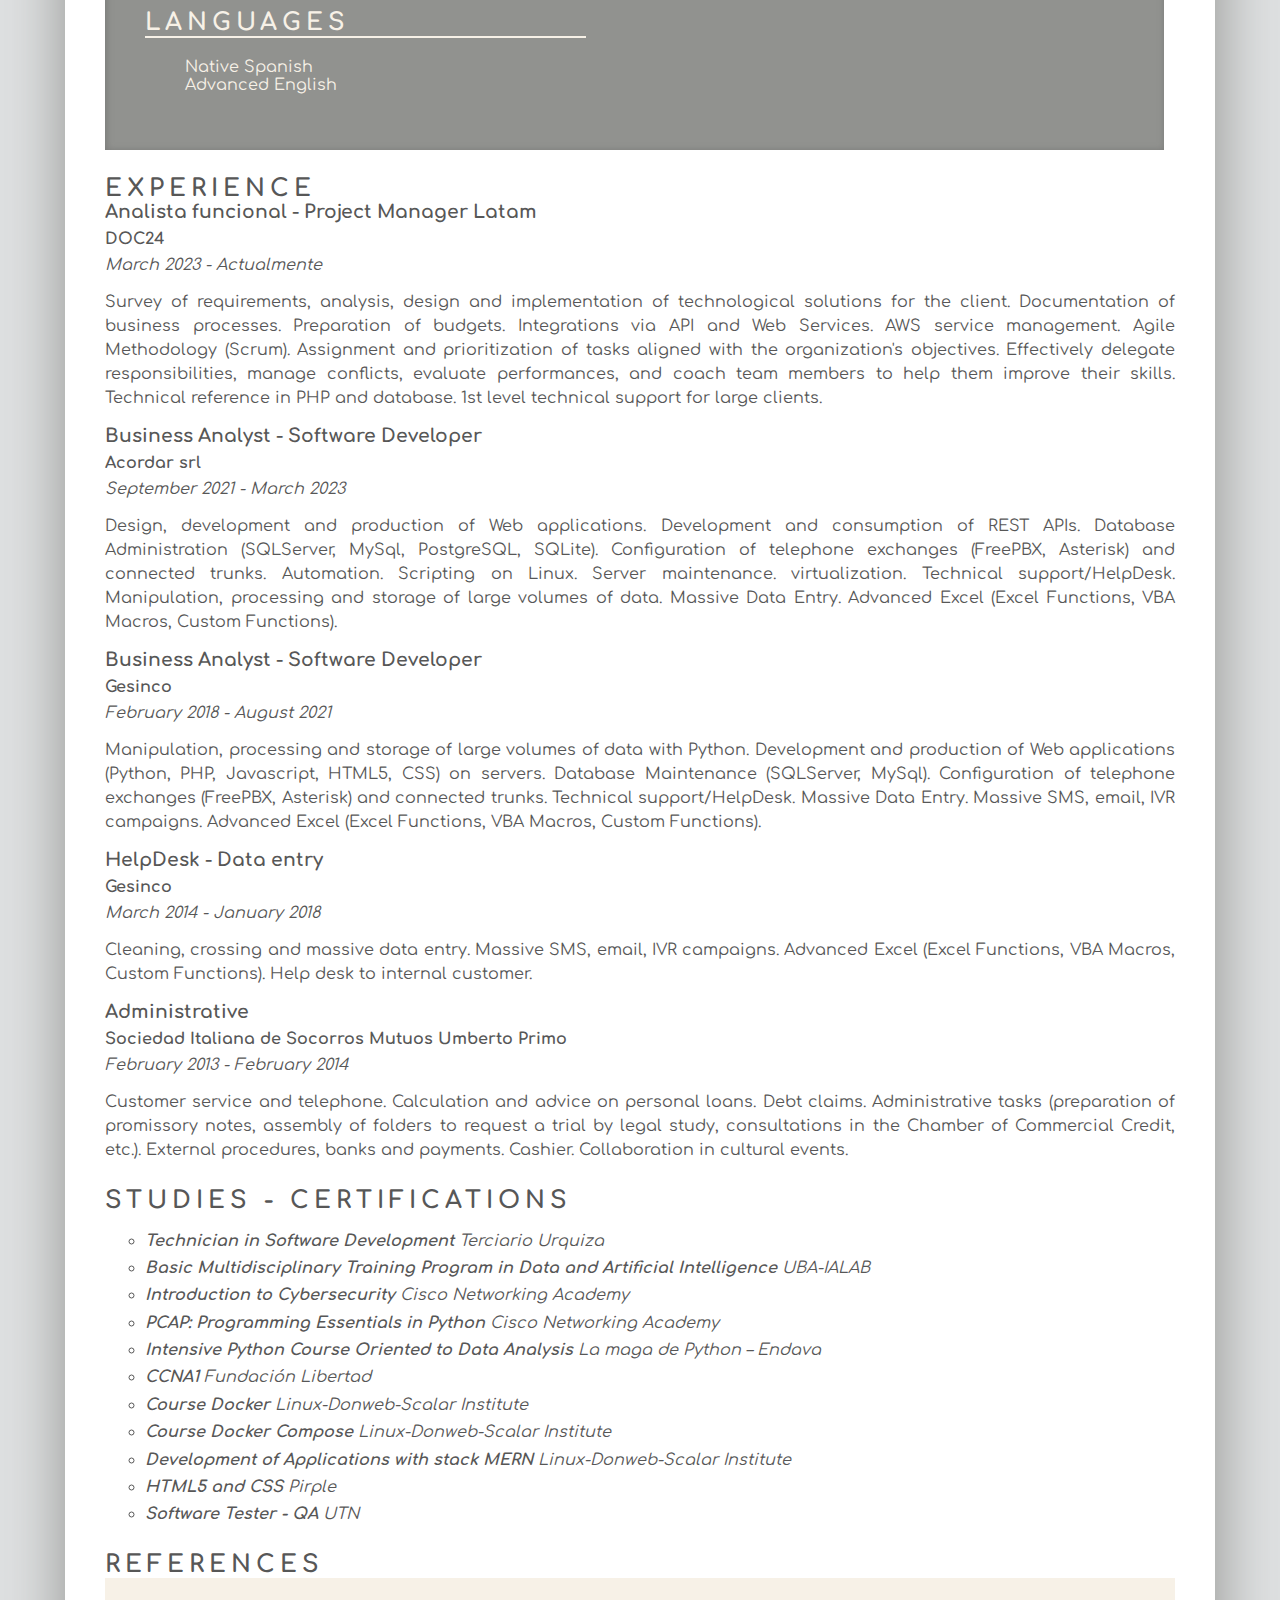
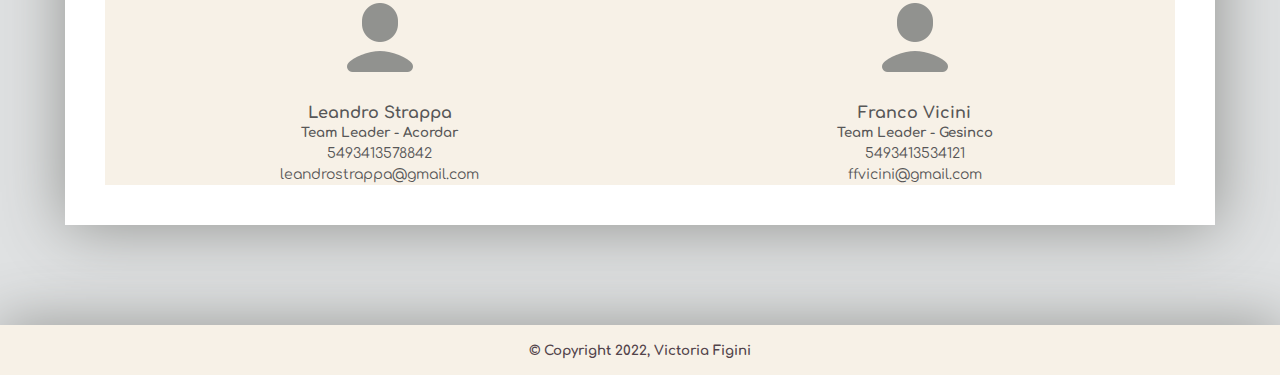
==== commit 3190cdcc: "texto" ====
--- a/index-en.html
+++ b/index-en.html
@@ -158,7 +158,7 @@
                 <article>
                     <h3>Analista funcional - Project Manager Latam</h3>
                     <h4>DOC24</h4> <span> March 2023 - Actualmente</span>
-                    <p>Survey of client requirements, analysis, design and implementation of technological solutions for the client. Documentation of business processes. Preparation of budgets. Integrations via API and Webservices. AWS service management. Agile Methodology (Scrum). Assignment and prioritization of tasks aligned with the organization's objectives. Effectively delegate responsibilities, manage conflicts, evaluate performances, and coach team members to help them improve their skills. Technical reference in PHP and database. 1st level technical support for large clients.</p>
+                    <p>Survey of requirements, analysis, design and implementation of technological solutions for the client. Documentation of business processes. Preparation of budgets. Integrations via API and Web Services. AWS service management. Agile Methodology (Scrum). Assignment and prioritization of tasks aligned with the organization's objectives. Effectively delegate responsibilities, manage conflicts, evaluate performances, and coach team members to help them improve their skills. Technical reference in PHP and database. 1st level technical support for large clients.</p>
                 </article>
                 <article>
                     <h3>Business Analyst - Software Developer</h3>
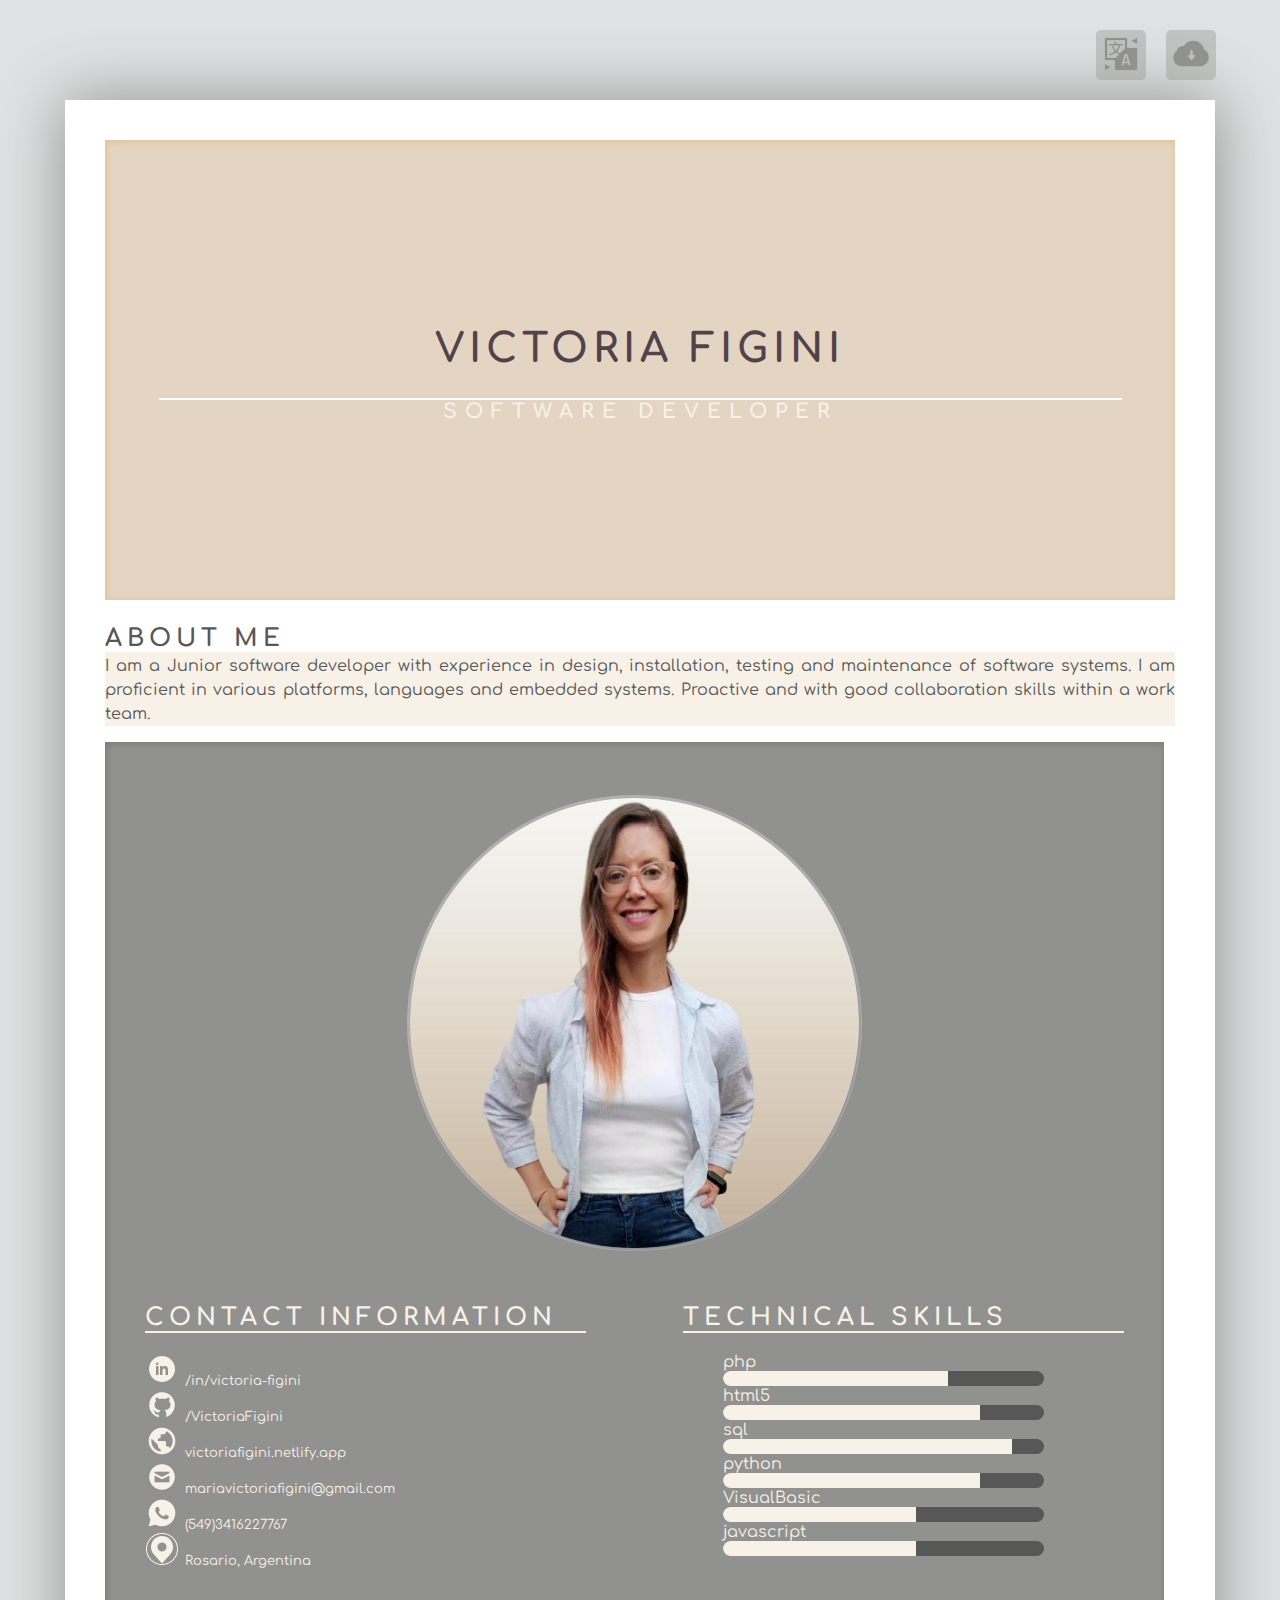
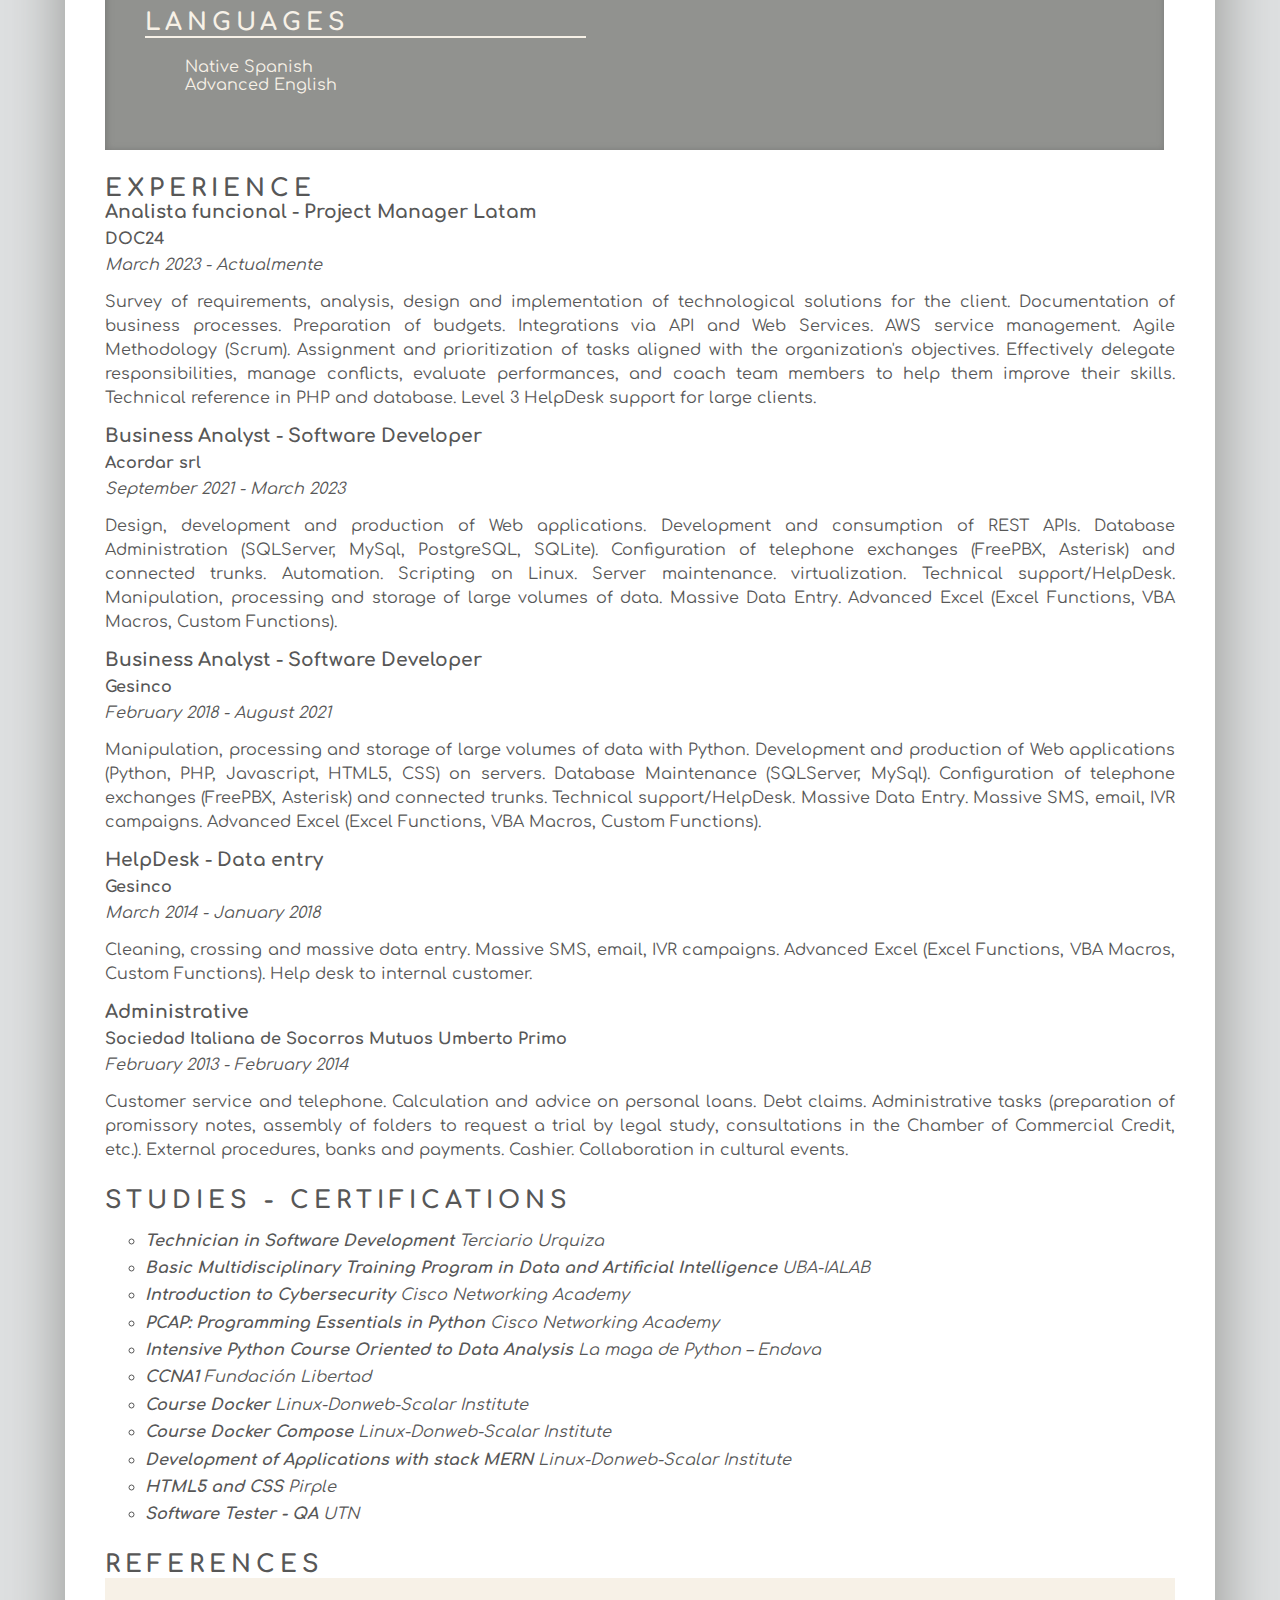
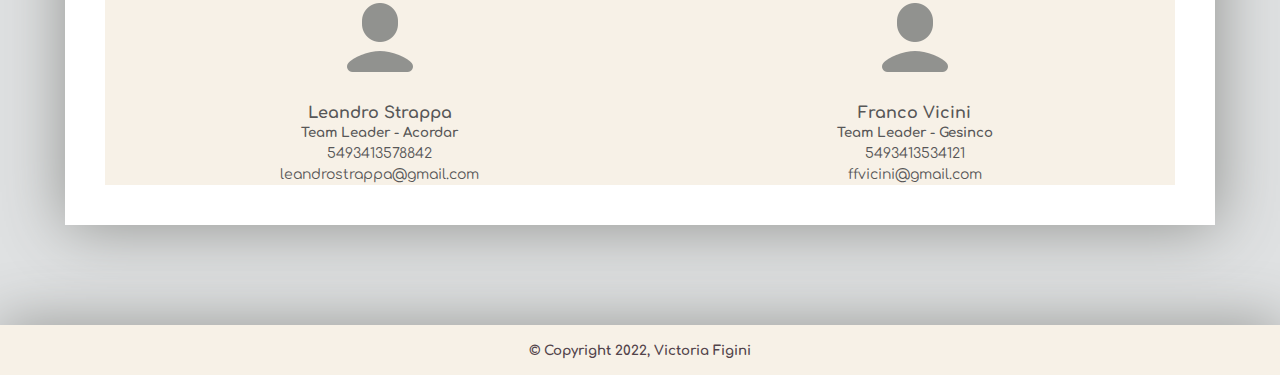
==== commit e7be28de: "level 3" ====
--- a/index-en.html
+++ b/index-en.html
@@ -158,7 +158,7 @@
                 <article>
                     <h3>Analista funcional - Project Manager Latam</h3>
                     <h4>DOC24</h4> <span> March 2023 - Actualmente</span>
-                    <p>Survey of requirements, analysis, design and implementation of technological solutions for the client. Documentation of business processes. Preparation of budgets. Integrations via API and Web Services. AWS service management. Agile Methodology (Scrum). Assignment and prioritization of tasks aligned with the organization's objectives. Effectively delegate responsibilities, manage conflicts, evaluate performances, and coach team members to help them improve their skills. Technical reference in PHP and database. 1st level technical support for large clients.</p>
+                    <p>Survey of requirements, analysis, design and implementation of technological solutions for the client. Documentation of business processes. Preparation of budgets. Integrations via API and Web Services. AWS service management. Agile Methodology (Scrum). Assignment and prioritization of tasks aligned with the organization's objectives. Effectively delegate responsibilities, manage conflicts, evaluate performances, and coach team members to help them improve their skills. Technical reference in PHP and database. Level 3 HelpDesk support for large clients.</p>
                 </article>
                 <article>
                     <h3>Business Analyst - Software Developer</h3>
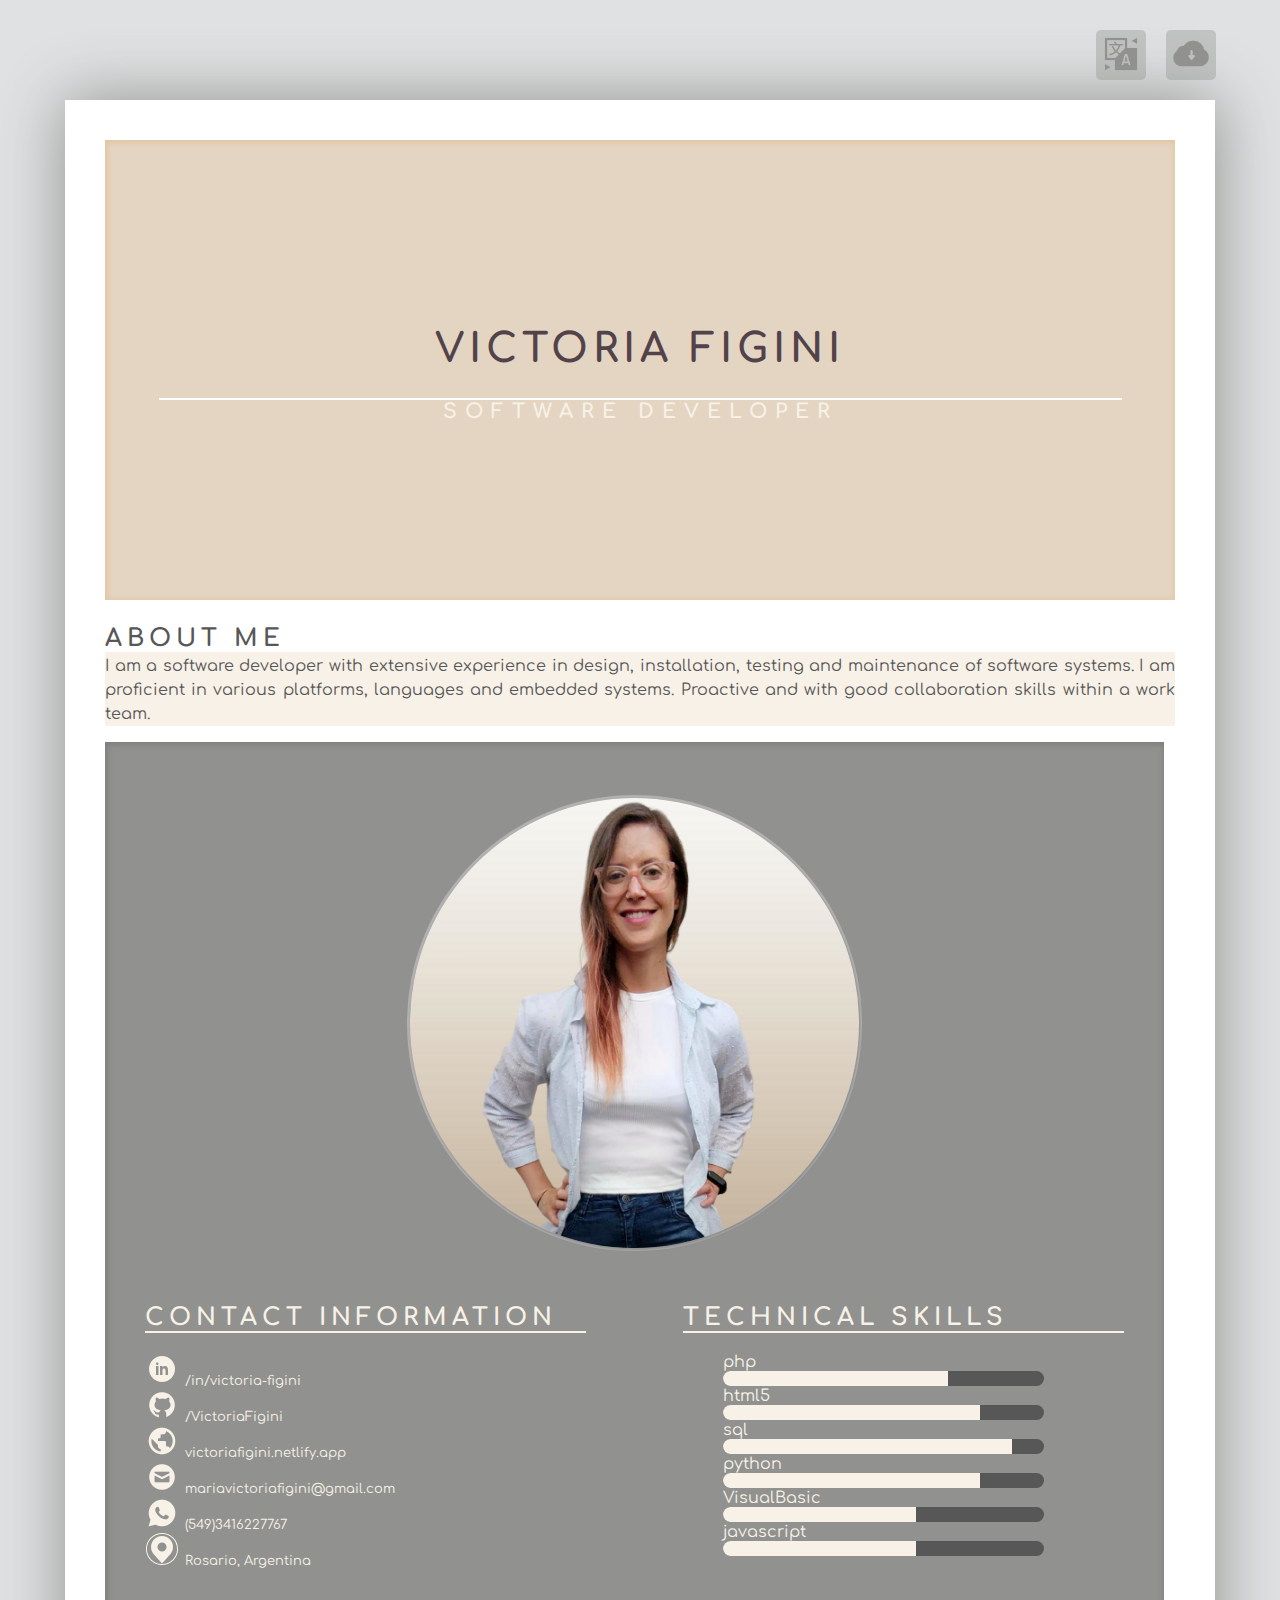
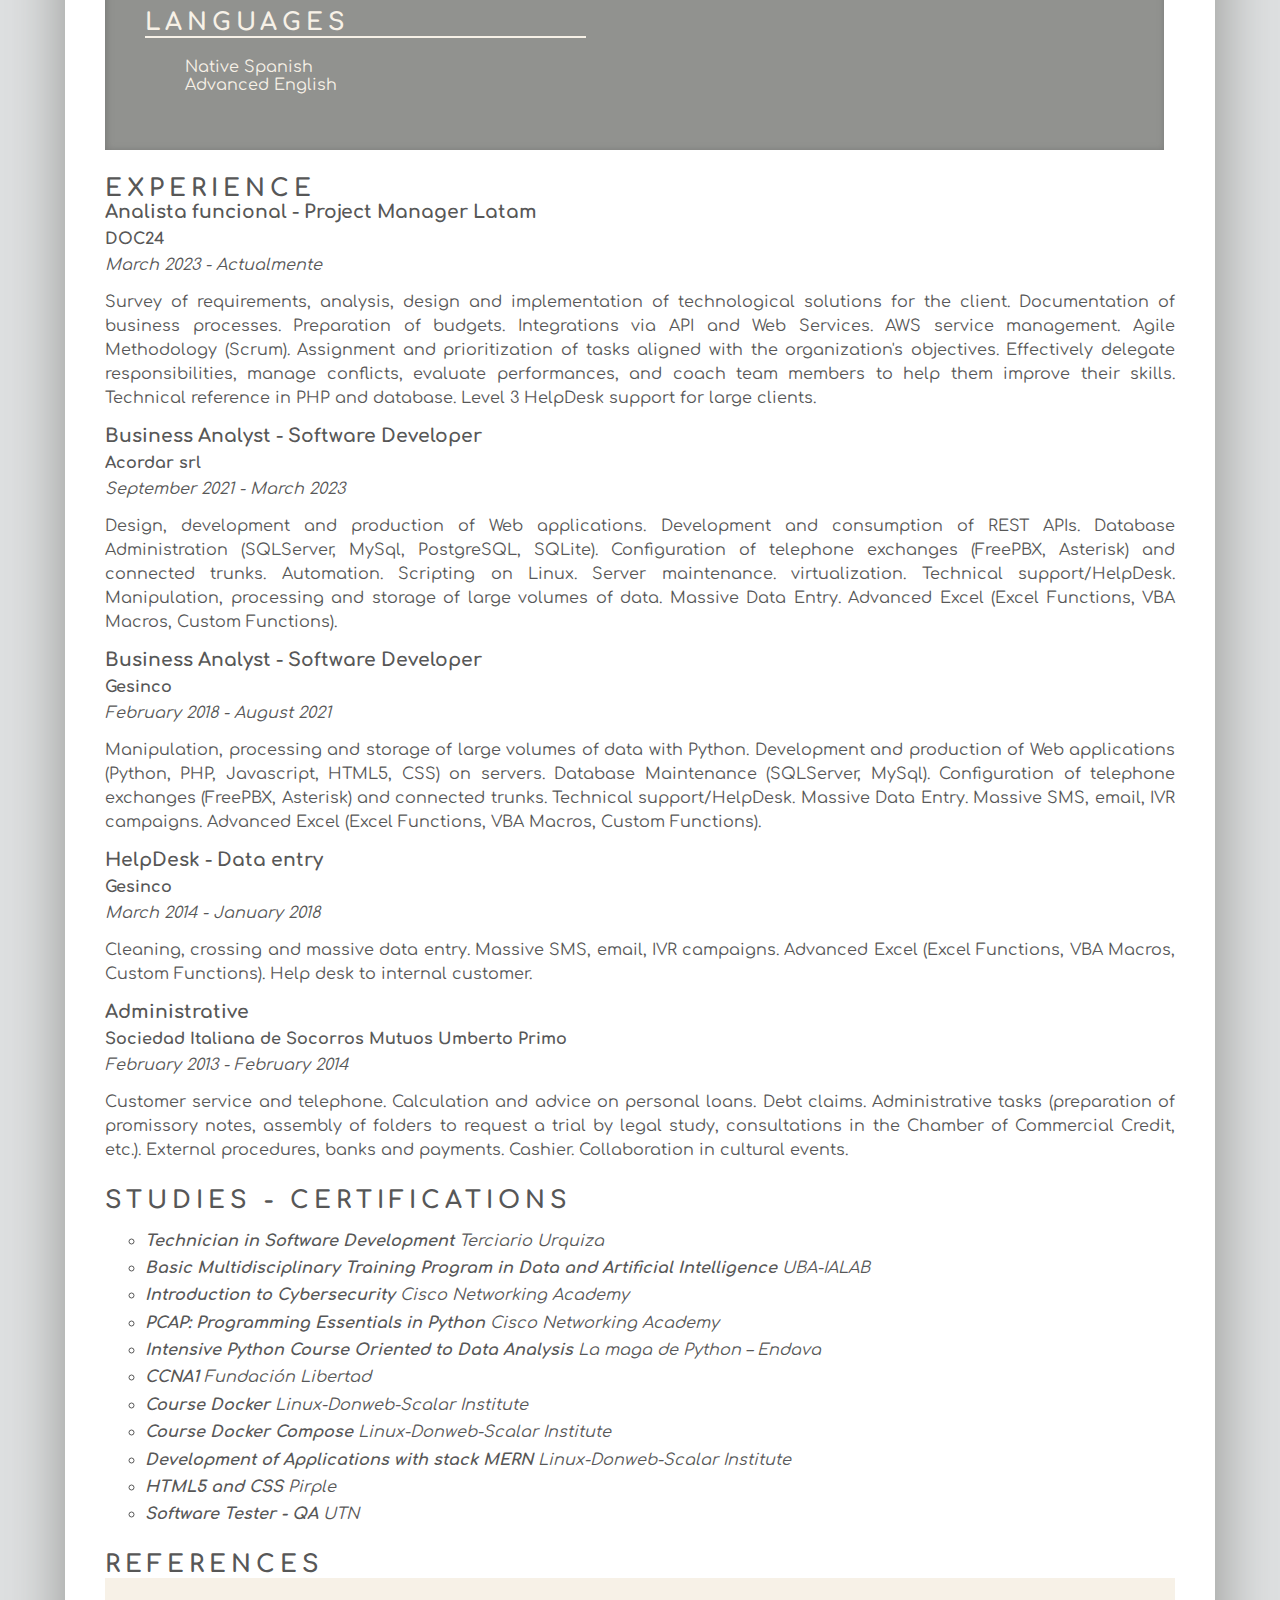
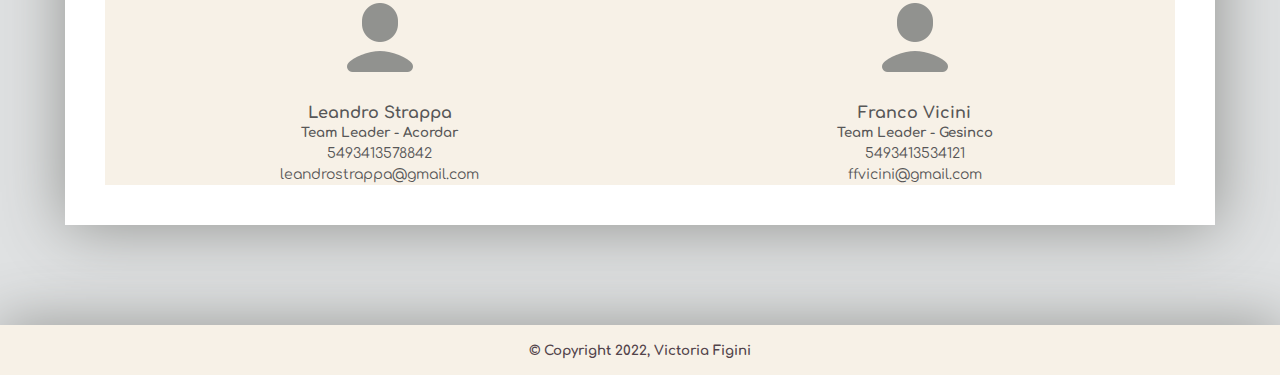
==== commit 04d9ff78: "fix media" ====
--- a/index-en.html
+++ b/index-en.html
@@ -86,7 +86,7 @@
             </section>
             <section class="about-me">
                 <h2>About Me</h2>
-                <p>I am a Junior software developer with experience in design, installation, testing and maintenance of software systems. I am proficient in various platforms, languages ​​and embedded systems. Proactive and with good collaboration skills within a work team.</p>
+                <p>I am a software developer with extensive experience in design, installation, testing and maintenance of software systems. I am proficient in various platforms, languages ​​and embedded systems. Proactive and with good collaboration skills within a work team.</p>
             </section>
             <aside id="second">
                 <figure id="profile-pic">
--- a/css/styles.css
+++ b/css/styles.css
@@ -365,7 +365,7 @@
 
 /*-------------------------*/
 
-@media (max-width: 1280px) {
+@media (max-width: 1331px) {
     #profile-pic img{
         width: 50%;
     }
@@ -401,7 +401,8 @@
     }
 }  
 
-@media (max-width: 991px) {
+@media (max-width: 1024px) {
+    px) {
     #profile-pic img{
         width: 50%;
     }
